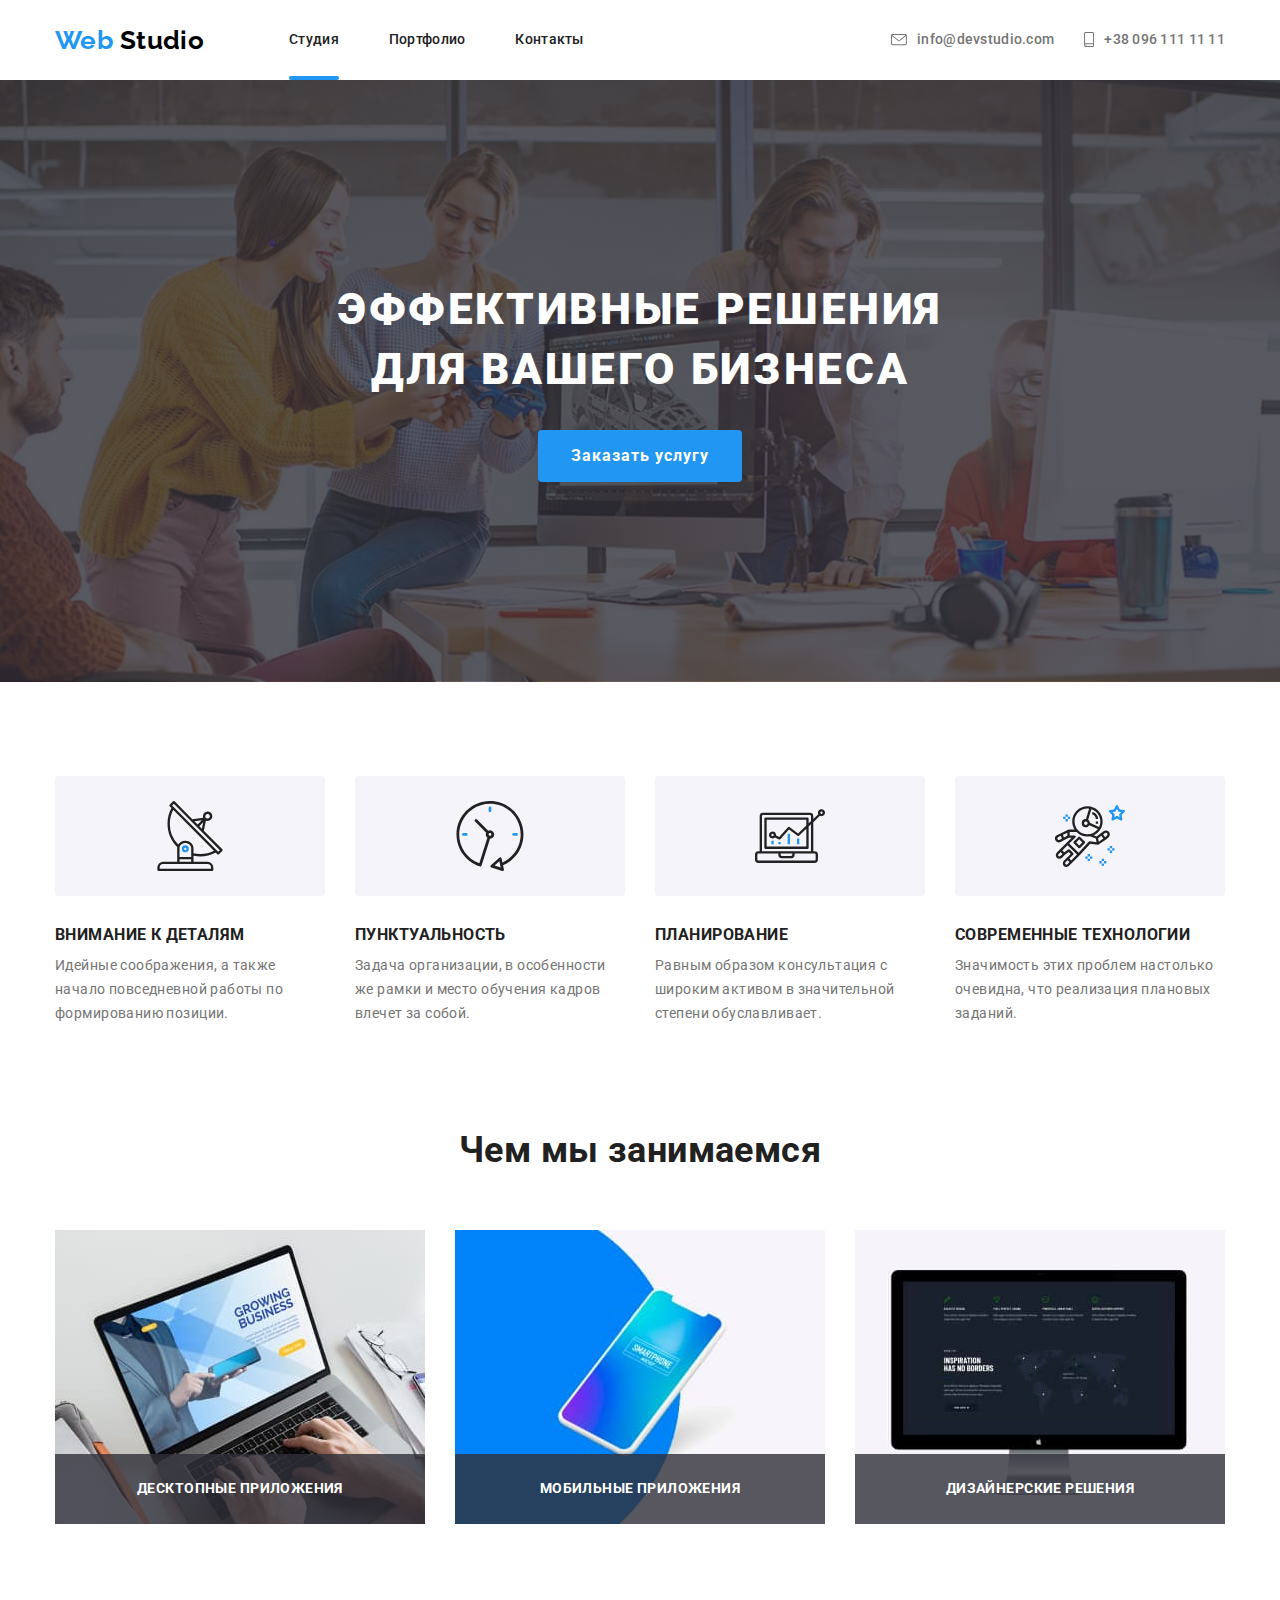
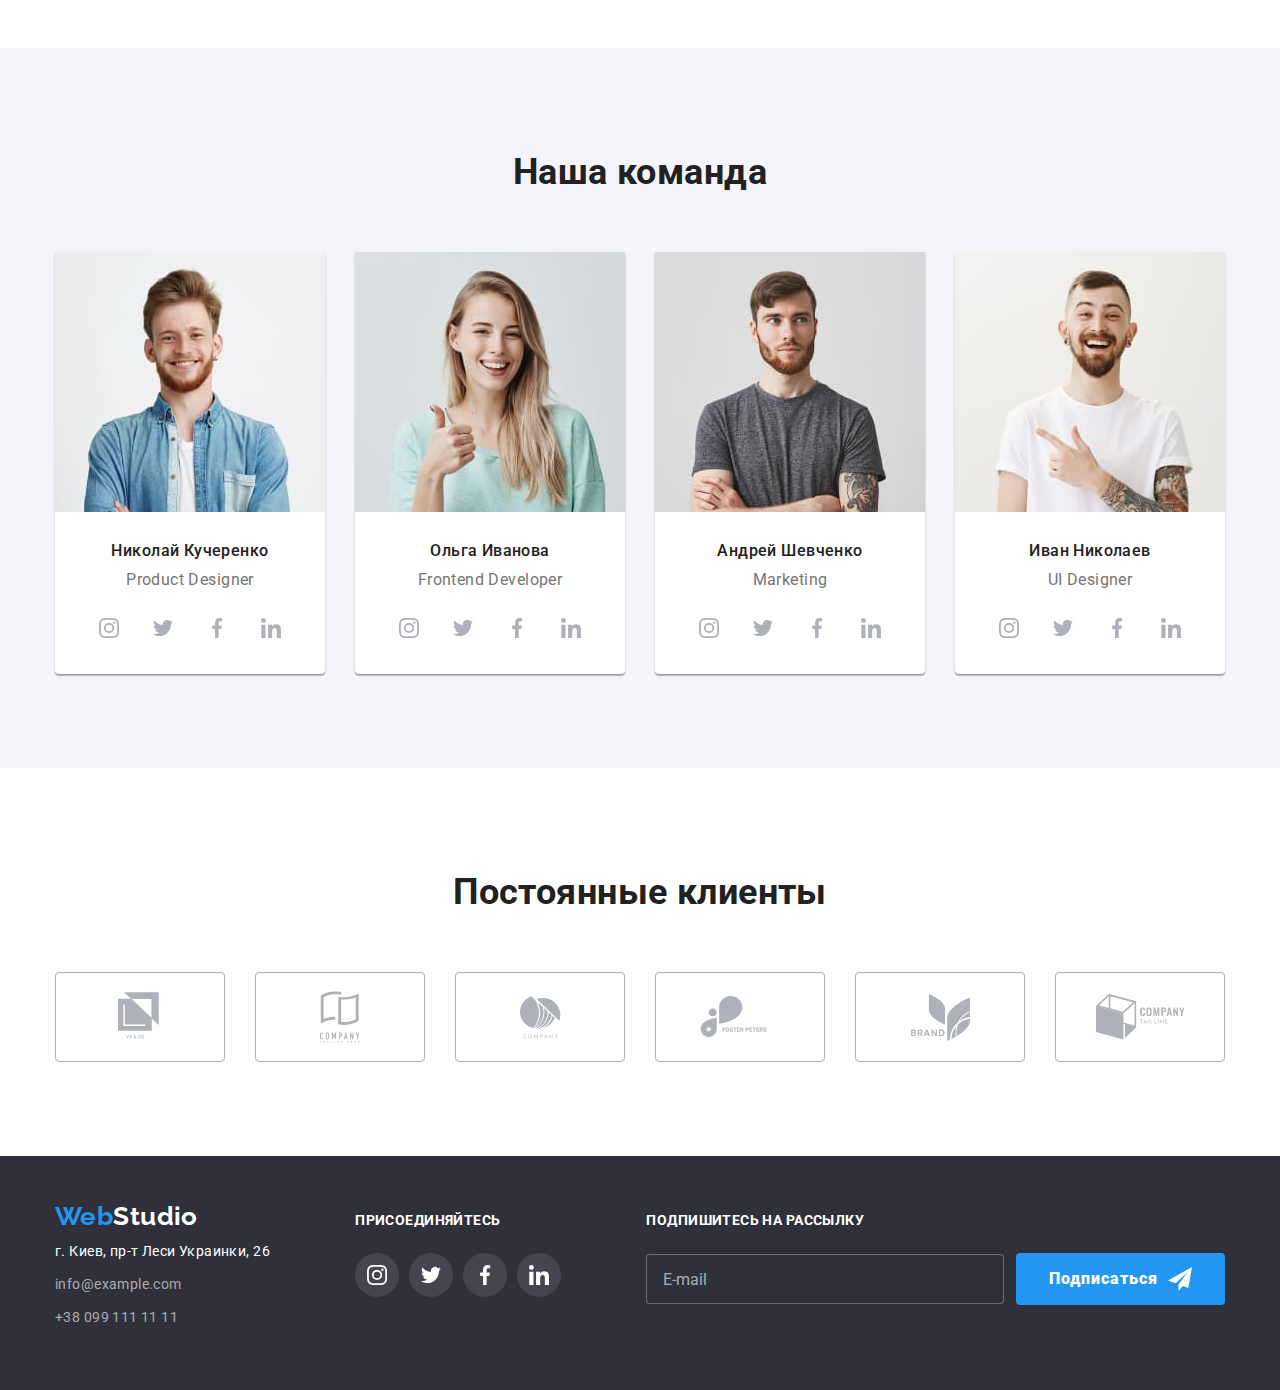
==== index.html @ 3bfdb39d "переносит данные из предыдущего репозитория" ====
<!DOCTYPE html>
<html lang="ru">
  <head>
    <meta charset="UTF-8" />
    <meta name="viewport" content="width=device-width, initial-scale=1.0" />
    <title>Web Studio</title>
    <link
      href="https://fonts.googleapis.com/css2?family=Raleway:wght@700&family=Roboto:wght@400;500;700;900&display=swap"
      rel="stylesheet"
    />
    <link
      rel="stylesheet"
      href="https://cdnjs.cloudflare.com/ajax/libs/modern-normalize/0.6.0/modern-normalize.min.css"
    />
    <link rel="stylesheet" href="./css/styles.css" />
  </head>

  <body>
    <header>
      <div class="container header-flex">
        <nav class="header-flex">
          <p class="logo"><span class="logo-web">Web</span> Studio</p>
          <ul class="nav-list list">
            <li class="nav-item">
              <a class="nav-link link current" href="./index.html">Студия</a>
            </li>
            <li class="nav-item">
              <a class="nav-link link nav-hover" href="./portfolio.html"
                >Портфолио</a
              >
            </li>
            <li class="nav-item">
              <a class="nav-link link nav-hover" href="#">Контакты</a>
            </li>
          </ul>
        </nav>

        <address>
          <ul class="address-list list">
            <li class="address-item">
              <a class="address-link link mail" href="mailto:info@devstudio.com"
                ><svg class="icon-mail" width="16" height="12">
                  <use href="./images/sprite.svg#icon-mail"></use>
                </svg>
                info@devstudio.com</a
              >
            </li>
            <li class="address-item">
              <a class="address-link link phone" href="tel:+380961111111"
                ><svg class="icon-phone" width="10" height="15">
                  <use href="./images/sprite.svg#icon-phone"></use>
                </svg>
                +38 096 111 11 11</a
              >
            </li>
          </ul>
        </address>
      </div>
    </header>
    <main>
      <!-- Герой -->
      <section>
        <div class="hero">
          <h1 class="hero-title">
            Эффективные решения <br />
            для вашего бизнеса
          </h1>
          <a data-modal-open class="button" href="#">Заказать услугу</a>
          <!-- Модальное окно -->
          <div data-modal class="backdrop is-hidden">
            <div class="modal">
              <a
                class="modal-close social-link"
                data-modal-close
                href="#"
                aria-label="Закрыть модальное окно"
                ><svg width="18" height="18">
                  <use href="./images/sprite.svg#icon-modal-close"></use></svg
              ></a>
              <b class="modal-name">Оставьте свои данные, мы вам перезвоним</b>
              <form>
                <label class="modal-input">
                  <input
                    class="input-field"
                    type="text"
                    name="name"
                    placeholder=" "
                  />
                  <span class="input-label">Имя</span>
                  <svg class="modal-icon" width="18" height="18">
                    <use href="./images/sprite.svg#icon-modal-name"></use>
                  </svg>
                </label>
                <label class="modal-input">
                  <input
                    class="input-field"
                    type="tel"
                    name="phone"
                    placeholder=" "
                    autofocus
                  />
                  <span class="input-label">Телефон</span>
                  <svg class="modal-icon" width="18" height="18">
                    <use href="./images/sprite.svg#icon-modal-phone"></use>
                  </svg>
                </label>
                <label class="modal-input">
                  <input
                    class="input-field"
                    type="email"
                    name="mail"
                    placeholder=" "
                  />
                  <span class="input-label">Почта</span>
                  <svg class="modal-icon" width="18" height="18">
                    <use href="./images/sprite.svg#icon-modal-mail"></use>
                  </svg>
                </label>
                <textarea
                  class="input-field textarea"
                  name="comment"
                  cols="30"
                  rows="10"
                  placeholder="Комментарий"
                ></textarea>
                <label class="modal-input checkbox-field">
                  <input
                    class="checkbox"
                    type="checkbox"
                    value="agreement"
                    name="agreement"
                  />
                  <span class="agree"></span>
                  <span
                    >Соглашаюсь с рассылкой и принимаю
                    <a class="rules" href="#">Условия договора</a></span
                  >
                </label>
                <div>
                  <button type="submit" class="button modal-button">
                    <span class="subscribe">Отправить</span>
                  </button>
                </div>
              </form>
            </div>
          </div>
        </div>
      </section>
      <!-- Преимущества -->
      <section class="benefits">
        <div class="container container-benefits">
          <!-- предполагаемый h2, который спрячем в цсс -->
          <h2 class="visually-hidden">Преимущества</h2>
          <ul class="benefits-list list">
            <li class="benefits-item">
              <div class="icon">
                <svg class="icon-antenna" width="70" height="70">
                  <use href="./images/sprite.svg#icon-antenna"></use>
                </svg>
              </div>
              <h3 class="benefits-name">Внимание к деталям</h3>
              <p class="benefits-description">
                Идейные соображения, а также начало повседневной работы по
                формированию позиции.
              </p>
            </li>
            <li class="benefits-item">
              <div class="icon">
                <svg class="icon-clock" width="70" height="70">
                  <use href="./images/sprite.svg#icon-clock"></use>
                </svg>
              </div>
              <h3 class="benefits-name">Пунктуальность</h3>
              <p class="benefits-description">
                Задача организации, в особенности же рамки и место обучения
                кадров влечет за собой.
              </p>
            </li>
            <li class="benefits-item">
              <div class="icon">
                <svg class="icon-diagram" width="70" height="70">
                  <use href="./images/sprite.svg#icon-diagram"></use>
                </svg>
              </div>
              <h3 class="benefits-name">Планирование</h3>
              <p class="benefits-description">
                Равным образом консультация с широким активом в значительной
                степени обуславливает.
              </p>
            </li>
            <li class="benefits-item">
              <div class="icon">
                <svg class="icon-astronaut" width="70" height="70">
                  <use href="./images/sprite.svg#icon-astronaut"></use>
                </svg>
              </div>
              <h3 class="benefits-name">Современные технологии</h3>
              <p class="benefits-description">
                Значимость этих проблем настолько очевидна, что реализация
                плановых заданий.
              </p>
            </li>
          </ul>
        </div>
      </section>
      <!-- чем занимаемся -->
      <section class="services">
        <div class="container">
          <h2 class="section-title">Чем мы занимаемся</h2>
          <ul class="services-list list">
            <li class="services-item">
              <img
                src="./images/desktop.jpg"
                alt="Экран ноутбука"
                width="370"
                height="294"
              />
              <h3 class="services-title">Десктопные приложения</h3>
            </li>
            <li class="services-item">
              <img
                src="./images/mobile.jpg"
                alt="Мобильный телефон"
                width="370"
                height="294"
              />
              <h3 class="services-title">Мобильные приложения</h3>
            </li>
            <li class="services-item">
              <img
                src="./images/design.jpg"
                alt="Компьютер с картинкой"
                width="370"
                height="294"
              />
              <h3 class="services-title">Дизайнерские решения</h3>
            </li>
          </ul>
        </div>
      </section>
      <!-- команда -->
      <section class="team">
        <div class="container">
          <h2 class="section-title">Наша команда</h2>
          <ul class="team-list list">
            <li class="team-item">
              <img
                class="team-photo"
                src="./images/john-smith.jpg"
                alt="John Smith"
                width="270"
                height="260"
              />
              <h3 class="team-person">Николай Кучеренко</h3>
              <p class="team-job" lang="en">Product Designer</p>
              <ul class="links-list list">
                <li class="links-item">
                  <a
                    class="social-link"
                    href="#"
                    aria-label="Ссылка на инстаграм"
                    ><svg width="20" height="20">
                      <use href="./images/sprite.svg#icon-instagram"></use></svg
                  ></a>
                </li>
                <li class="links-item">
                  <a class="social-link" href="#" aria-label="Ссылка на твиттер"
                    ><svg width="20" height="20">
                      <use href="./images/sprite.svg#icon-twitter"></use></svg
                  ></a>
                </li>
                <li class="links-item">
                  <a class="social-link" href="#" aria-label="Сслыка на фейсбук"
                    ><svg width="20" height="20">
                      <use href="./images/sprite.svg#icon-facebook"></use></svg
                  ></a>
                </li>
                <li class="links-item">
                  <a
                    class="social-link"
                    href="#"
                    aria-label="Ссылка на линкедин"
                    ><svg width="20" height="20">
                      <use href="./images/sprite.svg#icon-linkedin"></use></svg
                  ></a>
                </li>
              </ul>
            </li>
            <li class="team-item">
              <img
                class="team-photo"
                src="./images/marta-stewart.jpg"
                alt="Marta Stewart"
                width="270"
                height="260"
              />
              <h3 class="team-person">Ольга Иванова</h3>
              <p class="team-job" lang="en">Frontend Developer</p>
              <ul class="links-list list">
                <li class="links-item">
                  <a
                    class="social-link"
                    href="#"
                    aria-label="Ссылка на инстаграм"
                    ><svg width="20" height="20">
                      <use href="./images/sprite.svg#icon-instagram"></use></svg
                  ></a>
                </li>
                <li class="links-item">
                  <a class="social-link" href="#" aria-label="Ссылка на твиттер"
                    ><svg width="20" height="20">
                      <use href="./images/sprite.svg#icon-twitter"></use></svg
                  ></a>
                </li>
                <li class="links-item">
                  <a class="social-link" href="#" aria-label="Сслыка на фейсбук"
                    ><svg width="20" height="20">
                      <use href="./images/sprite.svg#icon-facebook"></use></svg
                  ></a>
                </li>
                <li class="links-item">
                  <a
                    class="social-link"
                    href="#"
                    aria-label="Ссылка на линкедин"
                    ><svg width="20" height="20">
                      <use href="./images/sprite.svg#icon-linkedin"></use></svg
                  ></a>
                </li>
              </ul>
            </li>
            <li class="team-item">
              <img
                class="team-photo"
                src="./images/robert-jakis.jpg"
                alt="Robert Jakis"
                width="270"
                height="260"
              />
              <h3 class="team-person">Андрей Шевченко</h3>
              <p class="team-job" lang="en">Marketing</p>
              <ul class="links-list list">
                <li class="links-item">
                  <a
                    class="social-link"
                    href="#"
                    aria-label="Ссылка на инстаграм"
                    ><svg width="20" height="20">
                      <use href="./images/sprite.svg#icon-instagram"></use></svg
                  ></a>
                </li>
                <li class="links-item">
                  <a class="social-link" href="#" aria-label="Ссылка на твиттер"
                    ><svg width="20" height="20">
                      <use href="./images/sprite.svg#icon-twitter"></use></svg
                  ></a>
                </li>
                <li class="links-item">
                  <a class="social-link" href="#" aria-label="Сслыка на фейсбук"
                    ><svg width="20" height="20">
                      <use href="./images/sprite.svg#icon-facebook"></use></svg
                  ></a>
                </li>
                <li class="links-item">
                  <a
                    class="social-link"
                    href="#"
                    aria-label="Ссылка на линкедин"
                    ><svg width="20" height="20">
                      <use href="./images/sprite.svg#icon-linkedin"></use></svg
                  ></a>
                </li>
              </ul>
            </li>
            <li class="team-item">
              <img
                class="team-photo"
                src="./images/martin-doe.jpg"
                alt="Martin Doe"
                width="270"
                height="260"
              />
              <h3 class="team-person">Иван Николаев</h3>
              <p class="team-job" lang="en">UI Designer</p>
              <ul class="links-list list">
                <li class="links-item">
                  <a
                    class="social-link"
                    href="#"
                    aria-label="Ссылка на инстаграм"
                    ><svg width="20" height="20">
                      <use href="./images/sprite.svg#icon-instagram"></use></svg
                  ></a>
                </li>
                <li class="links-item">
                  <a class="social-link" href="#" aria-label="Ссылка на твиттер"
                    ><svg width="20" height="20">
                      <use href="./images/sprite.svg#icon-twitter"></use></svg
                  ></a>
                </li>
                <li class="links-item">
                  <a class="social-link" href="#" aria-label="Сслыка на фейсбук"
                    ><svg width="20" height="20">
                      <use href="./images/sprite.svg#icon-facebook"></use></svg
                  ></a>
                </li>
                <li class="links-item">
                  <a
                    class="social-link"
                    href="#"
                    aria-label="Ссылка на линкедин"
                    ><svg width="20" height="20">
                      <use href="./images/sprite.svg#icon-linkedin"></use></svg
                  ></a>
                </li>
              </ul>
            </li>
          </ul>
        </div>
      </section>
      <!-- с нами сотрудничают -->
      <section class="clients">
        <div class="container">
          <h2 class="section-title">Постоянные клиенты</h2>
          <ul class="clients-list list">
            <li class="clients-item">
              <a class="company-item" href="#" aria-label="Название компании 1"
                ><svg width="45" height="50">
                  <use href="./images/sprite.svg#icon-company-one"></use></svg
              ></a>
            </li>
            <li class="clients-item">
              <a class="company-item" href="#" aria-label="Название компании 2"
                ><svg width="40" height="52">
                  <use href="./images/sprite.svg#icon-company-two"></use></svg
              ></a>
            </li>
            <li class="clients-item">
              <a class="company-item" href="#" aria-label="Название компании 3"
                ><svg width="41" height="43">
                  <use href="./images/sprite.svg#icon-company-three"></use></svg
              ></a>
            </li>
            <li class="clients-item">
              <a class="company-item" href="#" aria-label="Название компании 4"
                ><svg width="80" height="42">
                  <use href="./images/sprite.svg#icon-company-four"></use></svg
              ></a>
            </li>
            <li class="clients-item">
              <a class="company-item" href="#" aria-label="Название компании 5"
                ><svg width="59" height="47">
                  <use href="./images/sprite.svg#icon-company-five"></use></svg
              ></a>
            </li>
            <li class="clients-item">
              <a class="company-item" href="#" aria-label="Название компании 6"
                ><svg width="89" height="46">
                  <use href="./images/sprite.svg#icon-company-six"></use></svg
              ></a>
            </li>
          </ul>
        </div>
      </section>
    </main>
    <footer>
      <div class="container container-footer">
        <div class="footer-flex">
          <div class="footer-address">
            <a class="logo footer-logo" href="#"
              ><span class="logo-web">Web</span
              ><span class="logo-studio">Studio</span></a
            >
            <address class="footer-address">
              <a
                class="address-map footer-address-links"
                href="https://goo.gl/maps/tR7T5dvsBJvdwT1U7"
                >г. Киев, пр-т Леси Украинки, 26</a
              >
              <br />
              <a
                class="mail-phone footer-address-links"
                href="mailto:info@example.com"
                >info@example.com</a
              >
              <br />
              <a
                class="mail-phone footer-address-links"
                href="tel:+380991111111"
                >+38 099 111 11 11</a
              >
            </address>
          </div>
          <!-- социальные сети -->
          <div>
            <b class="footer-call">Присоединяйтесь</b>
            <ul class="links-list footer-social list">
              <li class="links-item footer-social">
                <a
                  class="social-link footer-social-link"
                  href="#"
                  aria-label="Ссылка на инстаграм"
                  ><svg width="20" height="20">
                    <use href="./images/sprite.svg#icon-instagram"></use></svg
                ></a>
              </li>
              <li class="links-item">
                <a
                  class="social-link footer-social-link"
                  href="#"
                  aria-label="Ссылка на твиттер"
                  ><svg width="20" height="20">
                    <use href="./images/sprite.svg#icon-twitter"></use></svg
                ></a>
              </li>
              <li class="links-item">
                <a
                  class="social-link footer-social-link"
                  href="#"
                  aria-label="Сслыка на фейсбук"
                  ><svg width="20" height="20">
                    <use href="./images/sprite.svg#icon-facebook"></use></svg
                ></a>
              </li>
              <li class="links-item">
                <a
                  class="social-link footer-social-link"
                  href="#"
                  aria-label="Ссылка на линкедин"
                  ><svg width="20" height="20">
                    <use href="./images/sprite.svg#icon-linkedin"></use></svg
                ></a>
              </li>
            </ul>
          </div>
          <!-- Форма подписки на рассылку -->
          <div class="subscribe-form">
            <b class="footer-call">Подпишитесь на рассылку</b>
            <form>
              <div class="subscribe-flex">
                <input
                  type="email"
                  name="email"
                  class="email"
                  placeholder="E-mail"
                />
                <button type="submit" class="button button-footer">
                  <span class="subscribe">Подписаться</span
                  ><svg class="subscribe-svg" width="24" height="24">
                    <use href="./images/sprite.svg#icon-send"></use>
                  </svg>
                </button>
              </div>
            </form>
          </div>
        </div>
      </div>
    </footer>
    <script src="./js/modal.js"></script>
  </body>
</html>
---- css/styles.css ----
:root {
  --primary-text-color: #757575;
  --secondary-text-color: #212121;
  --third-text-color: #ffffff;
  --logo-color: #000000;
  --accent-color: #2196f3;
  --footer-adress-color: rgba(255, 255, 255, 0.6);
  --footer-copyright-color: rgba(255, 255, 255, 0.4);
  --primary-background-color: #ffffff;
  --secondary-background-color: #f5f4fa;
  --footer-background-color: #2f303a;
  --icons-color: #afb1b8;
  --icons-bg: rgba(255, 255, 255, 0.1);
  --main-font: "Roboto", sans-serif;
  --accent-font: "Raleway", sans-serif;
  --duration: 250ms;
  --timing: cubic-bezier(0.4, 0, 0.2, 1);
}

html {
  box-sizing: border-box;
}
*,
*::before,
*::after {
  box-sizing: inherit;
}
body {
  font-family: var(--main-font);
  font-size: 14px;
  line-height: 1.71;
  letter-spacing: 0.03em;
  color: var(--primary-text-color);

  background-color: var(--primary-background-color);
}

h1,
h2,
h3,
h4,
p {
  margin: 0;
}

img {
  display: block;
  max-width: 100%;
  height: auto;
}

.container {
  width: 1200px;
  padding-left: 15px;
  padding-right: 15px;
  padding-bottom: 94px;
  padding-top: 94px;
  margin-left: auto;
  margin-right: auto;
}

/* убирает маркеры списка, дает 0 марджин и паддинг */
.list {
  list-style: none;
  margin: 0;
  padding: 0;
}
/* убирает подчеркивание ссылок, делает их блоками, задает параметры текста */
.link {
  text-decoration: none;
  font-weight: 500;
  line-height: 1.14;
  letter-spacing: 0.02em;
  display: block;
}
/* прячет элементы, которые имеют имеют значение для семантики, но отсутствуют на макете*/
.visually-hidden {
  clip: rect(1px, 1px, 1px, 1px);
  height: 1px;
  overflow: hidden;
  position: absolute;
  white-space: nowrap;
  width: 1px;
}
/* добавляет подчеркивание активной странице */
.current::after,
.nav-hover::after {
  content: "";
  position: absolute;
  left: 0;
  bottom: 0;

  display: block;
  width: 100%;
  height: 4px;

  border-radius: 2px;
  background-color: var(--accent-color);

  transition: transform var(--duration) var(--timing),
    opacity var(--duration) var(--timing);
}

.nav-hover::after {
  opacity: 0;
  transform: scaleX(0);
}

.nav-hover:hover::after {
  opacity: 1;
  transform: scaleX(1);
}

.button {
  text-decoration: none;
  font-weight: 700;
  font-size: 16px;
  line-height: 1.88;
  text-align: center;
  letter-spacing: 0.06em;
  color: var(--third-text-color);
  background-color: var(--accent-color);

  display: inline-block;
  border: 1px solid transparent;
  border-radius: 4px;
  padding: 10px 32px;
  min-width: 200px;

  transition: color var(--duration) var(--timing),
    border-color var(--duration) var(--timing),
    background-color var(--duration) var(--timing);
}

.button:hover,
.button:focus {
  color: var(--accent-color);
  background-color: var(--third-text-color);
  border-color: var(--accent-color);
}

.section-title {
  margin-bottom: 50px;

  font-weight: 700;
  font-size: 36px;
  line-height: 1.67;
  text-align: center;
  color: var(--secondary-text-color);
}

/* хедер */
/* лого */
.header-flex {
  display: flex;
  align-items: center;
  justify-content: space-between;
  padding-bottom: 0;
  padding-top: 0;
}

.logo {
  display: inline-block;
  margin-right: 85px;

  text-decoration: none;
  font-family: var(--accent-font);
  font-weight: 700;
  font-size: 26px;
  line-height: 1.19;
  color: var(--logo-color);
}
.logo-web {
  color: var(--accent-color);
}

/* навигация */
.nav-list {
  display: flex;
}

.nav-item:not(:last-child) {
  margin-right: 50px;
}

.nav-link,
.address-link {
  position: relative;

  display: flex;
  align-items: center;
  padding-top: 32px;
  padding-bottom: 32px;
  color: var(--secondary-text-color);

  transition: color var(--duration) var(--timing);
}

.nav-link:visited {
  color: var(--secondary-text-color);
}

.nav-link:hover,
.nav-link:focus {
  color: var(--accent-color);
}

/* адрес хедера */
.address-list {
  display: flex;
  margin-left: auto;
}

.icon-mail,
.icon-phone {
  display: inline-block;
  margin-right: 10px;
}

.address-item:not(:last-child) {
  margin-right: 30px;
}

.address-link {
  color: var(--primary-text-color);
  fill: var(--primary-text-color);
  font-style: normal;

  transition: fill var(--duration) var(--timing),
    color var(--duration) var(--timing);
}

.address-link:hover,
.address-link:focus {
  color: var(--accent-color);
  fill: var(--accent-color);
}

/* hero */
.hero {
  max-width: 1600px;
  min-height: 600px;
  margin-left: auto;
  margin-right: auto;
  padding-top: 200px;
  padding-bottom: 200px;

  background-image: linear-gradient(
      to right,
      rgba(47, 48, 58, 0.8),
      rgba(47, 48, 58, 0.8)
    ),
    url(../images/web-studio-background.jpg);
  background-size: cover;
  background-position: center;
  background-repeat: no-repeat;
  background-color: rgba(47, 48, 58, 0.8);

  text-align: center;
}

.hero-title {
  margin-bottom: 30px;

  font-weight: 900;
  font-size: 44px;
  line-height: 1.36;
  text-align: center;
  letter-spacing: 0.06em;
  text-transform: uppercase;
  color: var(--third-text-color);
}

/* benefits section */
.container-benefits {
  padding-bottom: 0;
}

.benefits-list {
  display: flex;
}

.benefits-item {
  width: calc((100% - 90px) / 4);
}

.benefits-item:not(:last-child) {
  margin-right: 30px;
}

.icon {
  text-align: center;
  margin-bottom: 30px;
  height: 120px;
  padding-top: 25px;

  background-color: #f5f4fa;
  border-radius: 4px;
}

.benefits-name {
  margin-bottom: 10px;

  font-weight: 700;
  line-height: 1.14;
  text-transform: uppercase;
  color: var(--secondary-text-color);
}

/* services section */

.services-list {
  display: flex;
}

.services-item {
  position: relative;
  z-index: 1;

  width: calc((100% - 60px) / 3);
  margin-bottom: 30px;
}

.services-item:not(:last-child) {
  margin-right: 30px;
}

.services-title {
  position: absolute;
  bottom: 0;
  left: 0;

  width: 100%;
  padding-top: 27px;
  padding-bottom: 27px;

  font-weight: 700;
  text-align: center;
  text-transform: uppercase;
  line-height: 1.14;
  font-size: 14px;
  color: var(--third-text-color);
  background-color: rgba(47, 48, 58, 0.8);
}

/* team */
.team {
  background-color: var(--secondary-background-color);
}

.team-list {
  display: flex;
}

.team-item {
  width: calc((100% - 90px) / 4);
  padding-bottom: 24px;

  background-color: var(--primary-background-color);
  box-shadow: 0px 2px 1px rgba(0, 0, 0, 0.2), 0px 1px 1px rgba(0, 0, 0, 0.14),
    0px 1px 3px rgba(0, 0, 0, 0.12);
  border-radius: 0px 0px 4px 4px;
}

.team-item:not(:last-child) {
  margin-right: 30px;
}

.team-photo {
  margin-bottom: 30px;
}

.team-person {
  margin-bottom: 10px;

  font-weight: 500;
  font-size: 16px;
  line-height: 1.18;
  text-align: center;
  color: var(--secondary-text-color);
}

.team-job {
  margin-bottom: 16px;

  font-weight: 400;
  font-size: 16px;
  line-height: 1.18;
  text-align: center;
}

.links-list {
  display: flex;
  text-align: center;
  padding-left: 32px;
  padding-right: 32px;
}

.links-item {
  display: block;
}

.links-item:not(:last-child) {
  margin-right: 10px;
}

.social-link {
  display: flex;
  justify-content: center;
  align-items: center;
  background-color: rgba(255, 255, 255, 0.1);
  border-radius: 50%;
  fill: var(--icons-color);
  width: 44px;
  height: 44px;

  transition: background-color var(--duration) var(--timing),
    fill var(--duration) var(--timing);
}

.social-link:hover,
.social-link:focus {
  background-color: var(--accent-color);
  fill: var(--third-text-color);
}

/* clients*/
.clients-list {
  display: flex;
  justify-content: center;
}

.clients-item:not(:last-child) {
  margin-right: 30px;
}

.company-item {
  display: flex;
  align-items: center;
  justify-content: center;
  width: 170px;
  height: 90px;
  border: 1px solid var(--icons-color);
  border-radius: 4px;
  fill: var(--icons-color);

  transition: border-color var(--duration) var(--timing),
    fill var(--duration) var(--timing);
}

.company-item:hover,
.company-item:focus {
  border-color: var(--accent-color);
  fill: var(--accent-color);
}

/* footer */
footer {
  background-color: var(--footer-background-color);
}

.container-footer {
  padding-top: 45px;
  padding-bottom: 60px;
}

.footer-flex {
  display: flex;
  align-items: baseline;
  justify-content: space-between;
}

.footer-logo {
  margin: 0;
  margin-bottom: 8px;
}

.footer-logo:focus {
  color: var(--accent-color);
}

.logo:visited {
  color: var(--logo-color);
}

.logo-web:visited {
  color: var(--accent-color);
}

.logo-studio {
  color: var(--third-text-color);
}
.footer-address {
  font-style: normal;
}

.address-map {
  color: var(--third-text-color);

  transition: color var(--duration) var(--timing);
}

.footer-address-links {
  display: inline-block;
  text-decoration: none;
}

.footer-address-links:not(:last-child) {
  margin-bottom: 9px;
}

.mail-phone {
  color: var(--footer-adress-color);

  transition: color var(--duration) var(--timing);
}

.address-map:hover,
.address-map:focus,
.mail-phone:hover,
.mail-phone:focus {
  color: var(--accent-color);
}

.footer-call {
  display: block;
  margin-bottom: 20px;

  font-weight: 700;
  text-transform: uppercase;
  color: var(--third-text-color);
}

.footer-social {
  padding-left: 0;
  padding-right: 0;
}

.footer-social-link {
  fill: var(--third-text-color);
}

.email {
  margin-right: 12px;
  padding-left: 16px;
  padding-top: 15px;
  padding-bottom: 15px;

  width: 358px;
  height: 50px;
  border: 1px solid rgba(255, 255, 255, 0.3);
  border-radius: 4px;
  background-color: var(--footer-background-color);
  color: var(--icons-color);
  font-size: 16px;
  line-height: 1.25;
}

.email::placeholder {
  color: rgba(255, 255, 255, 0.6);
  font-size: 16px;
  line-height: 1.25;
}

.subscribe-flex {
  display: flex;
  justify-content: center;
  align-items: center;
}
.button-footer {
  display: flex;
  justify-content: center;
  align-items: center;
  fill: var(--third-text-color);

  transition: fill var(--duration) var(--timing),
    color var(--duration) var(--timing),
    border-color var(--duration) var(--timing),
    background-color var(--duration) var(--timing);
}

.button-footer:focus,
.button-footer:hover {
  fill: var(--accent-color);
}

.subscribe {
  display: inline-block;
  margin-right: 10px;

  font-weight: 900;
  font-size: 16px;
  line-height: 1.88;
  text-align: center;
  letter-spacing: 0.06em;

  transition: fill var(--duration) var(--timing);
}

.subscribe-svg:hover,
.subscribe-svg:focus {
  fill: var(--accent-color);
}
/* portfolio */
/* logo */
.line {
  border: 1px solid #ececec;
}

.portfolio-logo:focus {
  color: var(--accent-color);
}

/* projects */
.projects {
  padding-top: 94px;
}

.project-button {
  display: flex;
  justify-content: center;
  margin-top: 0;
  margin-bottom: 50px;
}

.button-item {
  margin-right: 8px;
}

.button-item:last-child {
  margin-right: 0;
}

.filter-button {
  display: inline-block;
  padding: 6px 22px;
  min-width: 73px;

  font-weight: 500;
  font-size: 16px;
  line-height: 1.63;
  text-align: center;
  color: var(--secondary-text-color);

  background-color: var(--secondary-background-color);
  border: 1px solid transparent;
  border-radius: 4px;

  transition: background-color var(--duration) var(--timing),
    color var(--duration) var(--timing),
    border-color var(--duration) var(--timing),
    box-shadow var(--duration) var(--timing);
}

.filter-button:hover,
.filter-button:focus {
  background-color: var(--accent-color);
  color: var(--third-text-color);
  border-color: var(--accent-color);
  box-shadow: 0px 2px 2px rgba(0, 0, 0, 0.12), 0px 1px 2px rgba(0, 0, 0, 0.08),
    0px 3px 1px rgba(0, 0, 0, 0.1);
}

.projects-list {
  display: flex;
  flex-wrap: wrap;
}

.project-card:not(:nth-child(3n)) {
  width: calc((100% - 60px) / 3);
  margin-right: 30px;
  margin-bottom: 30px;
}

.project-content {
  padding-left: 24px;
  padding-right: 24px;
  padding-top: 20px;
  padding-bottom: 20px;
  border-right: 1px solid #eeeeee;
  border-bottom: 1px solid #eeeeee;
  border-left: 1px solid #eeeeee;
}

.project-name {
  margin-bottom: 4px;

  font-weight: 700;
  font-size: 18px;
  line-height: 2;
  letter-spacing: 0.06em;
  color: var(--secondary-text-color);
}

.project-type {
  font-weight: 400;
  font-size: 16px;
  line-height: 1.88;
  color: var(--primary-text-color);
}

.overlay-container {
  position: relative;
  overflow: hidden;
}

.project-overlay,
.project-description {
  position: absolute;
  left: 0;
  top: 0;
  width: 100%;
  height: 100%;
  opacity: 0;

  transition: transform var(--timing) var(--duration);
  transition: opacity var(--timing) var(--duration);
}

.project-description {
  display: block;
  padding-top: 63px;
  padding-right: 24px;
  padding-bottom: 63px;
  padding-left: 24px;

  font-weight: 400;
  font-size: 18px;
  line-height: 1.56;
  color: var(--third-text-color);
}

.project-overlay {
  background-color: rgba(33, 150, 243, 0.9);

  transform: translateY(100%);
  opacity: 0;
  transition: transform var(--duration) var(--timing),
    opacity var(--duration) var(--timing);
}

.project-link:hover .project-overlay {
  transform: translateY(0);
  opacity: 1;
}

.project-link {
  transition: transform var(--duration) var(--timing);
  transition: opacity var(--timing) var(--duration);
  transition: box-shadow var(--timing) var(--duration);
}

.project-link:hover,
.project-link:focus {
  box-shadow: 1px 4px 6px rgba(0, 0, 0, 0.16), 0px 4px 4px rgba(0, 0, 0, 0.06),
    0px 1px 1px rgba(0, 0, 0, 0.12);
}

.project-link:hover .project-description,
.project-link:focus .project-description {
  opacity: 1;
}

/* Модальное окно */
.backdrop {
  position: fixed;

  top: 0;
  left: 0;
  width: 100%;
  height: 100%;
  background-color: rgba(0, 0, 0, 0.2);
  z-index: 4;

  opacity: 1;
  transition: opacity var(--timing) var(--duration);
}

.modal {
  position: absolute;
  top: 50%;
  left: 50%;
  transform: translate(-50%, -50%);

  min-height: 581px;
  min-width: 528px;
  padding-top: 40px;
  padding-right: 40px;
  padding-bottom: 40px;
  padding-left: 40px;

  background-color: var(--primary-background-color);
  border-radius: 4px;
  box-shadow: 0px 2px 1px rgba(0, 0, 0, 0.2), 0px 1px 1px rgba(0, 0, 0, 0.14),
    0px 1px 3px rgba(0, 0, 0, 0.12);

  transform: translate(-50%, -50%) scale(1);
  transition: transform var(--timing) var(--duration);
}

.backdrop.is-hidden {
  opacity: 0;
  pointer-events: none;
}

.backdrop.is-hidden .modal {
  transform: translate(-50%, -50%) scale(0.5);
}

.modal-name {
  display: block;
  margin-bottom: 30px;

  font-weight: 700;
  line-height: 1.15;
  font-size: 20px;
  color: var(--secondary-text-color);
}

.modal-input {
  position: relative;

  display: block;
  margin-bottom: 30px;
}

.input-field {
  padding-left: 42px;
  padding-top: 12px;
  padding-bottom: 12px;
  width: 100%;
  resize: none;

  border: 1px solid rgba(33, 33, 33, 0.2);
  border-radius: 4px;

  transition: border-color var(--timing) var(--duration);
}

.input-label {
  position: absolute;
  top: 50%;
  left: 42px;
  transform: translateY(-50%);

  letter-spacing: 0.01em;

  transition: transform var(--timing) var(--duration),
    color var(--timing) var(--duration);
}

.modal-icon {
  position: absolute;
  top: 50%;
  left: 16px;
  transform: translateY(-50%);

  transition: fill var(--timing) var(--duration);
}

.modal-input:focus-within > .input-field {
  outline: none;
  border-color: var(--accent-color);
}

.modal-input:focus-within > .input-label,
.input-field:not(:placeholder-shown) + .input-label {
  transform: translate(-25px, -35px);
  font-size: 12px;
  line-height: 1.17px;
  color: var(--accent-color);
}

.modal-input:focus-within > .modal-icon {
  fill: var(--accent-color);
}

.textarea {
  margin-bottom: 30px;
  padding-left: 16px;

  transition: border-color var(--timing) var(--duration);
}

.textarea:focus {
  outline: none;
  border-color: var(--accent-color);
}

.textarea::placeholder {
  letter-spacing: 0.01em;
}

.modal-button {
  box-shadow: 0px 2px 2px rgba(0, 0, 0, 0.12), 0px 1px 2px rgba(0, 0, 0, 0.08),
    0px 3px 1px rgba(0, 0, 0, 0.1);
}

.modal-close {
  position: absolute;
  bottom: 100%;
  left: 100%;
  transform: translate(-130%, 130%);

  background-color: var(--primary-background-color);
  fill: var(--logo-color);
  width: 30px;
  height: 30px;
  border: 1px solid rgba(0, 0, 0, 0.1);

  transition: fill var(--duration) var(--timing);
}

.modal-close:hover,
.modal-close:focus {
  background-color: var(--primary-background-color);
  fill: var(--accent-color);
}

.rules,
.rules:visited {
  color: var(--accent-color);
}

.checkbox-field {
  display: flex;
  align-items: center;
  justify-content: center;
}

.checkbox {
  position: absolute;
  width: 1px;
  height: 1px;
  margin: -1px;
  border: 0;
  padding: 0;
  clip: rect(0 0 0 0);
  overflow: hidden;
}

.agree {
  display: inline-block;
  margin-right: 8px;
  width: 15px;
  height: 15px;

  border: 2px solid #212121;
  border-radius: 2px;
}

.checkbox:checked + .agree {
  border-color: transparent;
  background-color: var(--accent-color);
  background-image: url(../images/check.svg);
  background-size: contain;
  background-origin: border-box;
}
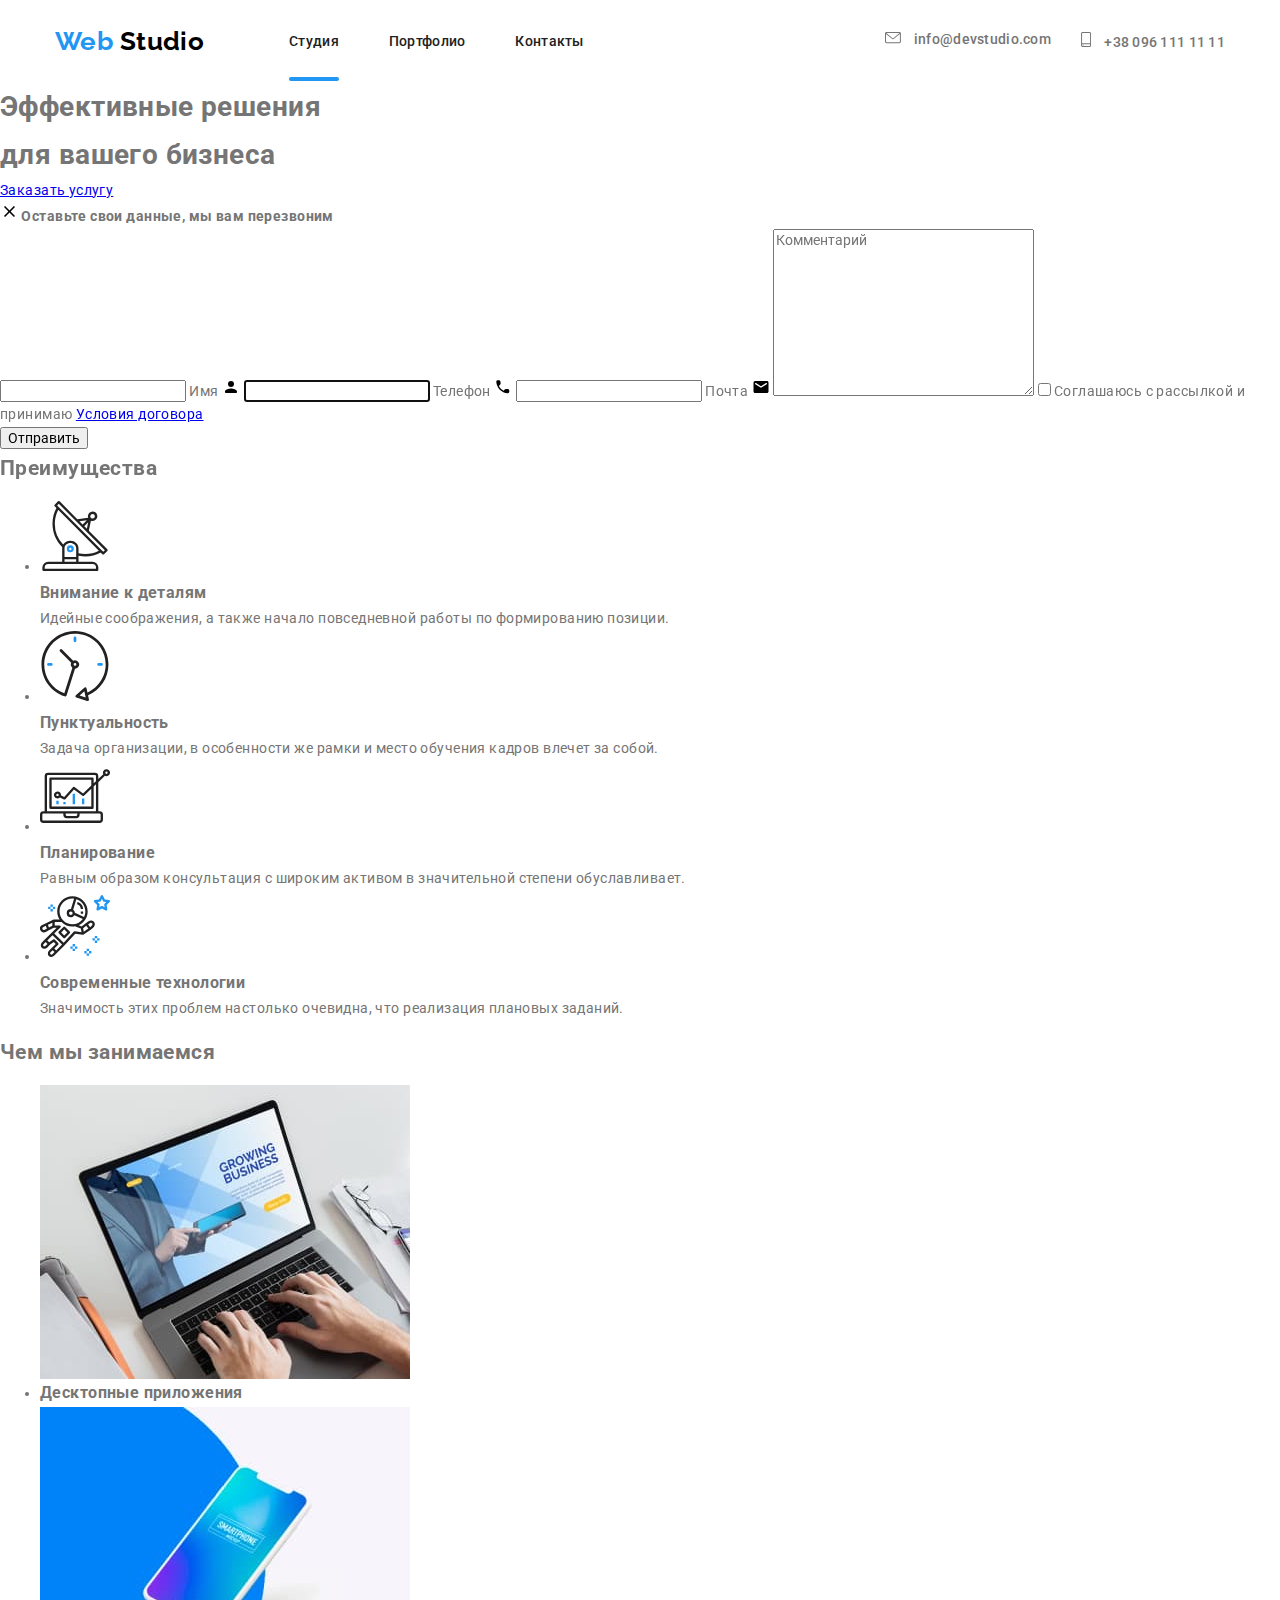
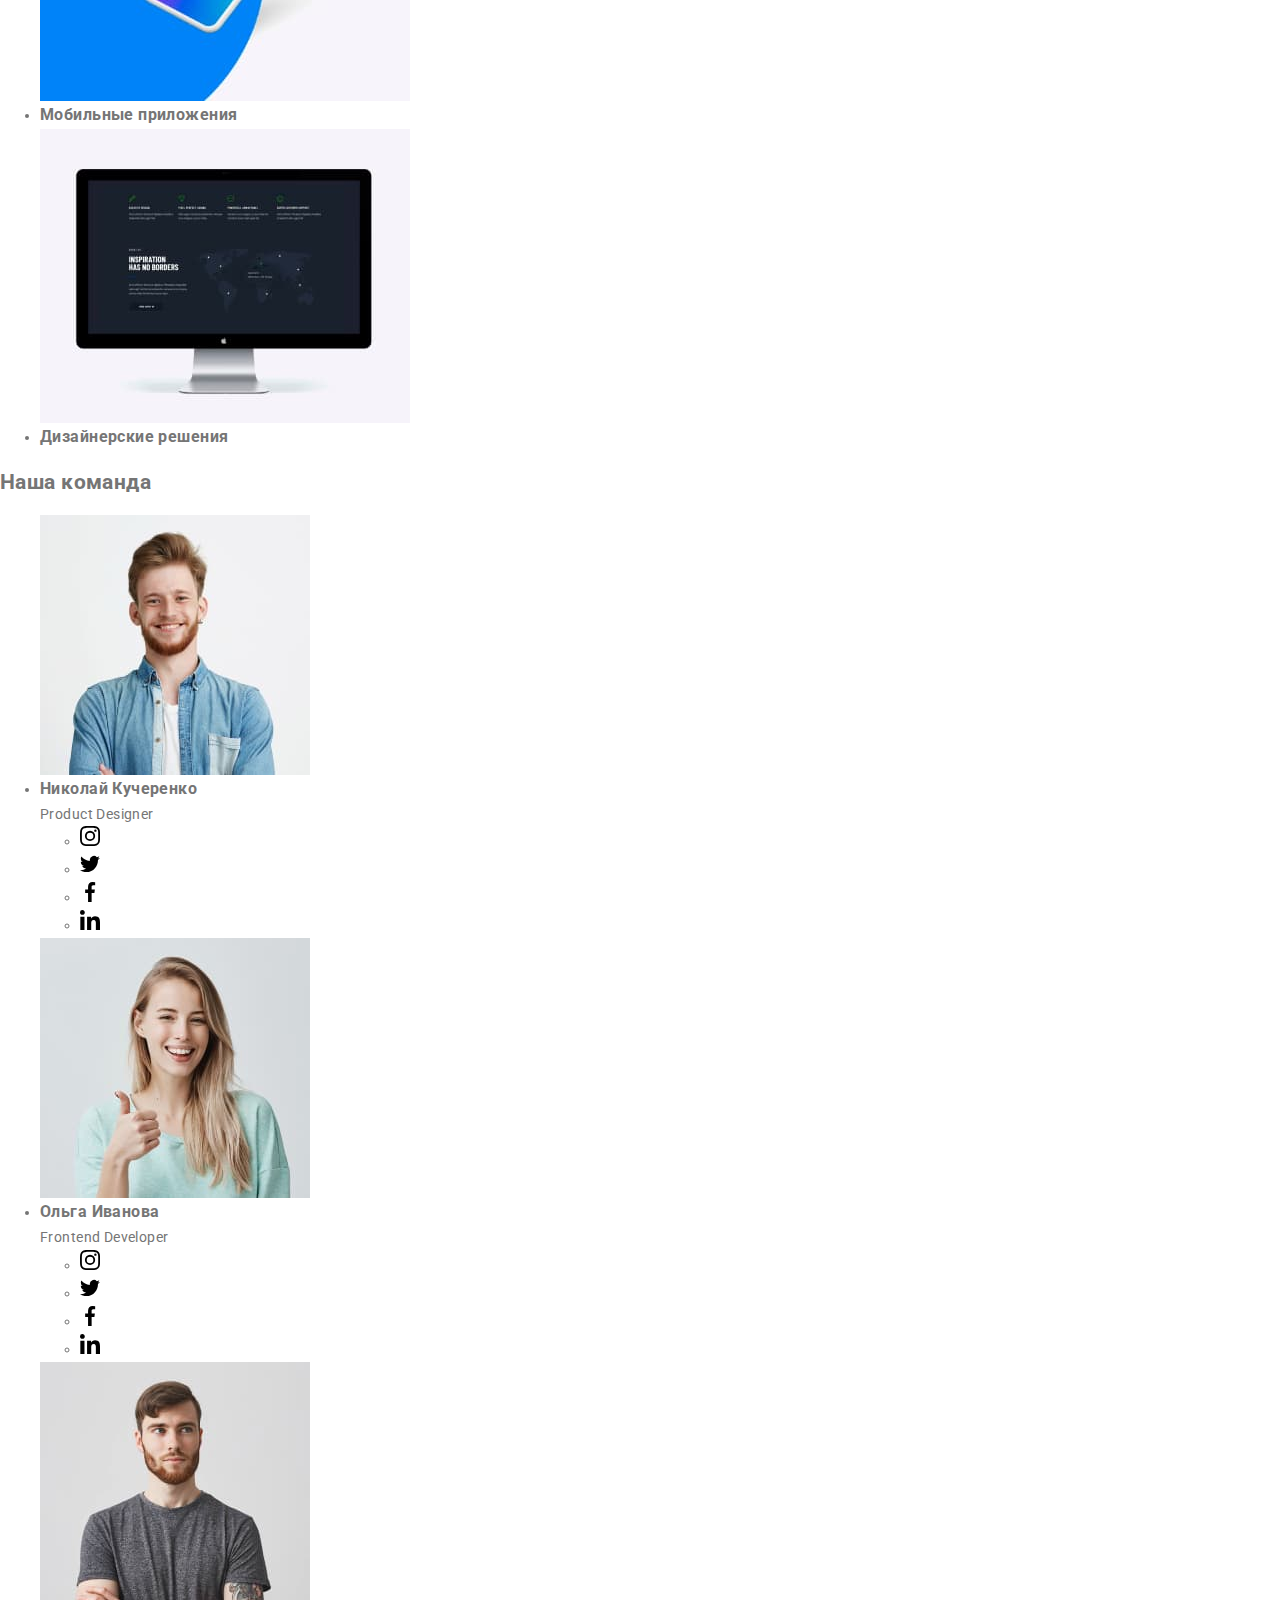
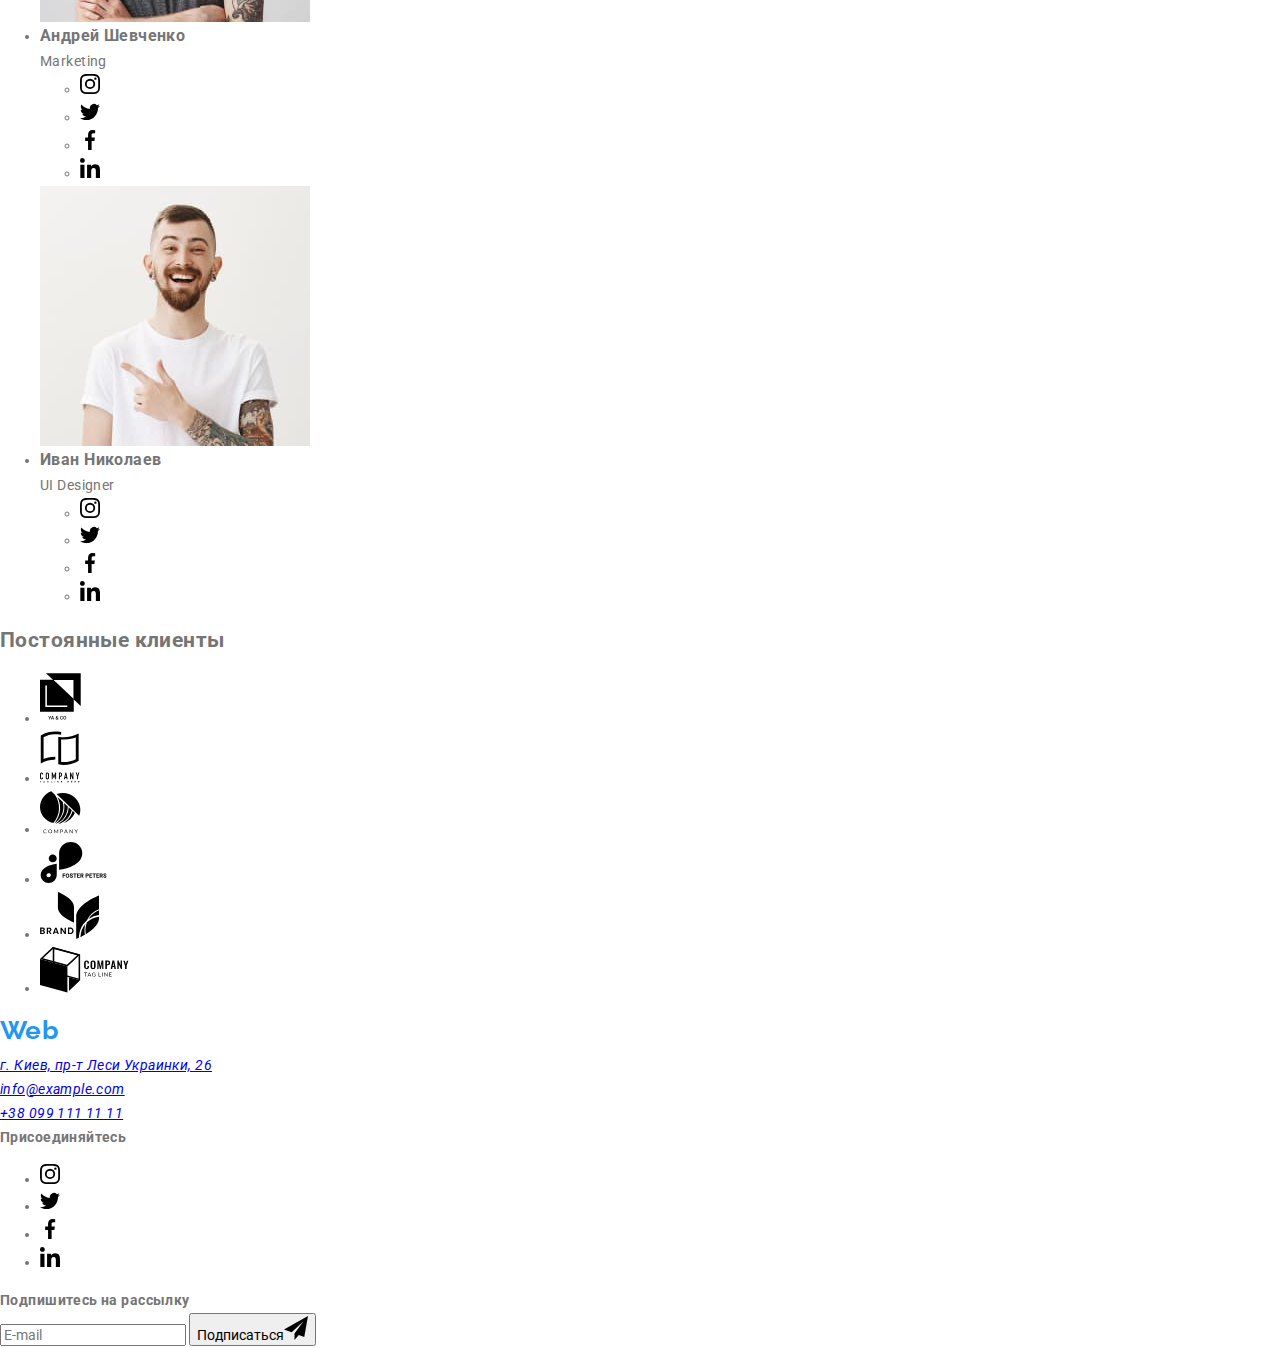
==== commit a9747ffa: "создает файлы и папки для сас, переносит стили хедера индекса и портфолио в сас" ====
--- a/index.html
+++ b/index.html
@@ -12,33 +12,33 @@
       rel="stylesheet"
       href="https://cdnjs.cloudflare.com/ajax/libs/modern-normalize/0.6.0/modern-normalize.min.css"
     />
-    <link rel="stylesheet" href="./css/styles.css" />
+    <link rel="stylesheet" href="./css/main.min.css" />
   </head>
 
   <body>
     <header>
-      <div class="container header-flex">
-        <nav class="header-flex">
+      <div class="header-flex">
+        <nav class="nav-flex">
           <p class="logo"><span class="logo-web">Web</span> Studio</p>
-          <ul class="nav-list list">
+          <ul class="nav-list">
             <li class="nav-item">
-              <a class="nav-link link current" href="./index.html">Студия</a>
+              <a class="nav-link current" href="#">Студия</a>
             </li>
             <li class="nav-item">
-              <a class="nav-link link nav-hover" href="./portfolio.html"
+              <a class="nav-link nav-hover" href="./portfolio.html"
                 >Портфолио</a
               >
             </li>
             <li class="nav-item">
-              <a class="nav-link link nav-hover" href="#">Контакты</a>
+              <a class="nav-link nav-hover" href="#">Контакты</a>
             </li>
           </ul>
         </nav>
 
         <address>
-          <ul class="address-list list">
+          <ul class="address-list">
             <li class="address-item">
-              <a class="address-link link mail" href="mailto:info@devstudio.com"
+              <a class="address-link" href="mailto:info@devstudio.com"
                 ><svg class="icon-mail" width="16" height="12">
                   <use href="./images/sprite.svg#icon-mail"></use>
                 </svg>
@@ -46,7 +46,7 @@
               >
             </li>
             <li class="address-item">
-              <a class="address-link link phone" href="tel:+380961111111"
+              <a class="address-link" href="tel:+380961111111"
                 ><svg class="icon-phone" width="10" height="15">
                   <use href="./images/sprite.svg#icon-phone"></use>
                 </svg>
@@ -467,7 +467,7 @@
       <div class="container container-footer">
         <div class="footer-flex">
           <div class="footer-address">
-            <a class="logo footer-logo" href="#"
+            <a class="logo logo-footer" href="#"
               ><span class="logo-web">Web</span
               ><span class="logo-studio">Studio</span></a
             >
--- a/css/main.min.css
+++ b/css/main.min.css
@@ -0,0 +1,2 @@
+html{-webkit-box-sizing:border-box;box-sizing:border-box}*,*::before,*::after{-webkit-box-sizing:inherit;box-sizing:inherit}body{font-family:"Roboto",sans-serif;font-size:14px;line-height:1.71;letter-spacing:0.03em;color:#757575;background-color:#fff}h1,h2,h3,h4,p{margin:0}img{display:block;max-width:100%;height:auto}.header-flex{width:1200px;padding-left:15px;padding-right:15px;padding-bottom:94px;padding-top:94px;margin-left:auto;margin-right:auto}.nav-list,.address-list{list-style:none;margin:0;padding:0}.nav-link,.address-link{text-decoration:none;font-weight:500;line-height:1.14;letter-spacing:0.02em;display:block}.header-flex{display:-webkit-box;display:-ms-flexbox;display:flex;-webkit-box-pack:justify;-ms-flex-pack:justify;justify-content:space-between;-webkit-box-align:center;-ms-flex-align:center;align-items:center;padding-bottom:0;padding-top:0}.nav-link,.address-link{position:relative;-webkit-box-align:center;-ms-flex-align:center;align-items:center;padding-top:32px;padding-bottom:32px;color:#212121;-webkit-transition:color 250ms cubic-bezier(0.4, 0, 0.2, 1);transition:color 250ms cubic-bezier(0.4, 0, 0.2, 1)}.nav-link:visited,.address-link:visited{color:#212121}.nav-link:hover,.nav-link:focus,.address-link:hover,.address-link:focus{color:#2196f3}.logo{display:inline-block;margin-right:85px;text-decoration:none;font-family:"Raleway",sans-serif;font-weight:700;font-size:26px;line-height:1.19;color:#000}.logo:visited{color:#000}.logo-web{color:#2196f3}.logo-web:visited{color:#2196f3}.logo-footer{margin:0;margin-bottom:8px}.logo-studio{color:#fff}.nav-flex{display:-webkit-box;display:-ms-flexbox;display:flex;-webkit-box-align:center;-ms-flex-align:center;align-items:center;-webkit-box-pack:justify;-ms-flex-pack:justify;justify-content:space-between;padding-bottom:0;padding-top:0}.nav-list{display:-webkit-box;display:-ms-flexbox;display:flex}.nav-item:not(:last-child){margin-right:50px}.current::after,.nav-hover::after{content:"";position:absolute;left:0;bottom:0;display:block;width:100%;height:4px;border-radius:2px;background-color:#2196f3;-webkit-transition:opacity 250ms cubic-bezier(0.4, 0, 0.2, 1),-webkit-transform 250ms cubic-bezier(0.4, 0, 0.2, 1);transition:opacity 250ms cubic-bezier(0.4, 0, 0.2, 1),-webkit-transform 250ms cubic-bezier(0.4, 0, 0.2, 1);transition:transform 250ms cubic-bezier(0.4, 0, 0.2, 1),opacity 250ms cubic-bezier(0.4, 0, 0.2, 1);transition:transform 250ms cubic-bezier(0.4, 0, 0.2, 1),opacity 250ms cubic-bezier(0.4, 0, 0.2, 1),-webkit-transform 250ms cubic-bezier(0.4, 0, 0.2, 1)}.nav-hover::after{opacity:0;-webkit-transform:scaleX(0);transform:scaleX(0)}.nav-hover:hover::after{opacity:1;-webkit-transform:scaleX(1);transform:scaleX(1)}.address-list{display:-webkit-box;display:-ms-flexbox;display:flex;margin-left:auto}.address-item:not(:last-child){margin-right:30px}.icon-mail,.icon-phone{display:inline-block;margin-right:10px}.address-link{color:#757575;fill:#757575;font-style:normal;-webkit-transition:color 250ms cubic-bezier(0.4, 0, 0.2, 1),fill #2196f3;transition:color 250ms cubic-bezier(0.4, 0, 0.2, 1),fill #2196f3}.address-link:hover,.address-link:focus{color:#2196f3;fill:#2196f3}
+/*# sourceMappingURL=main.min.css.map */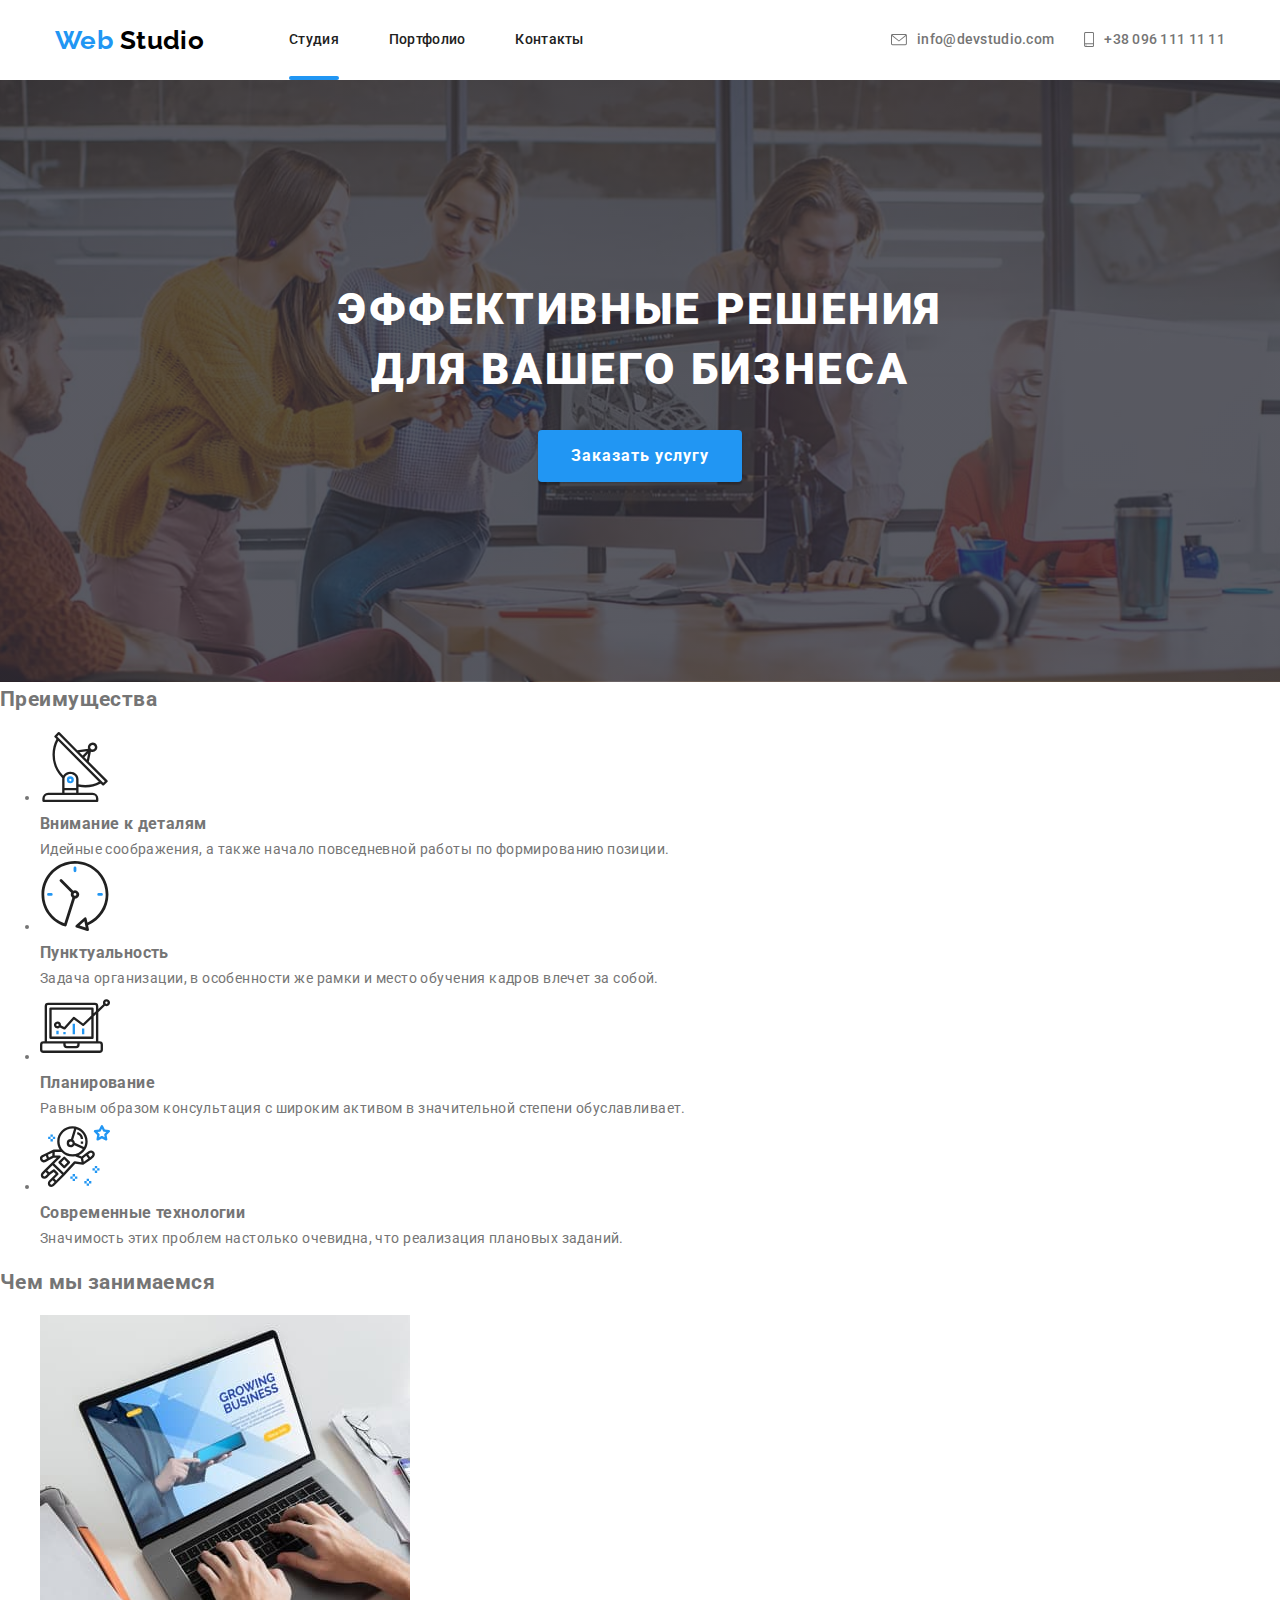
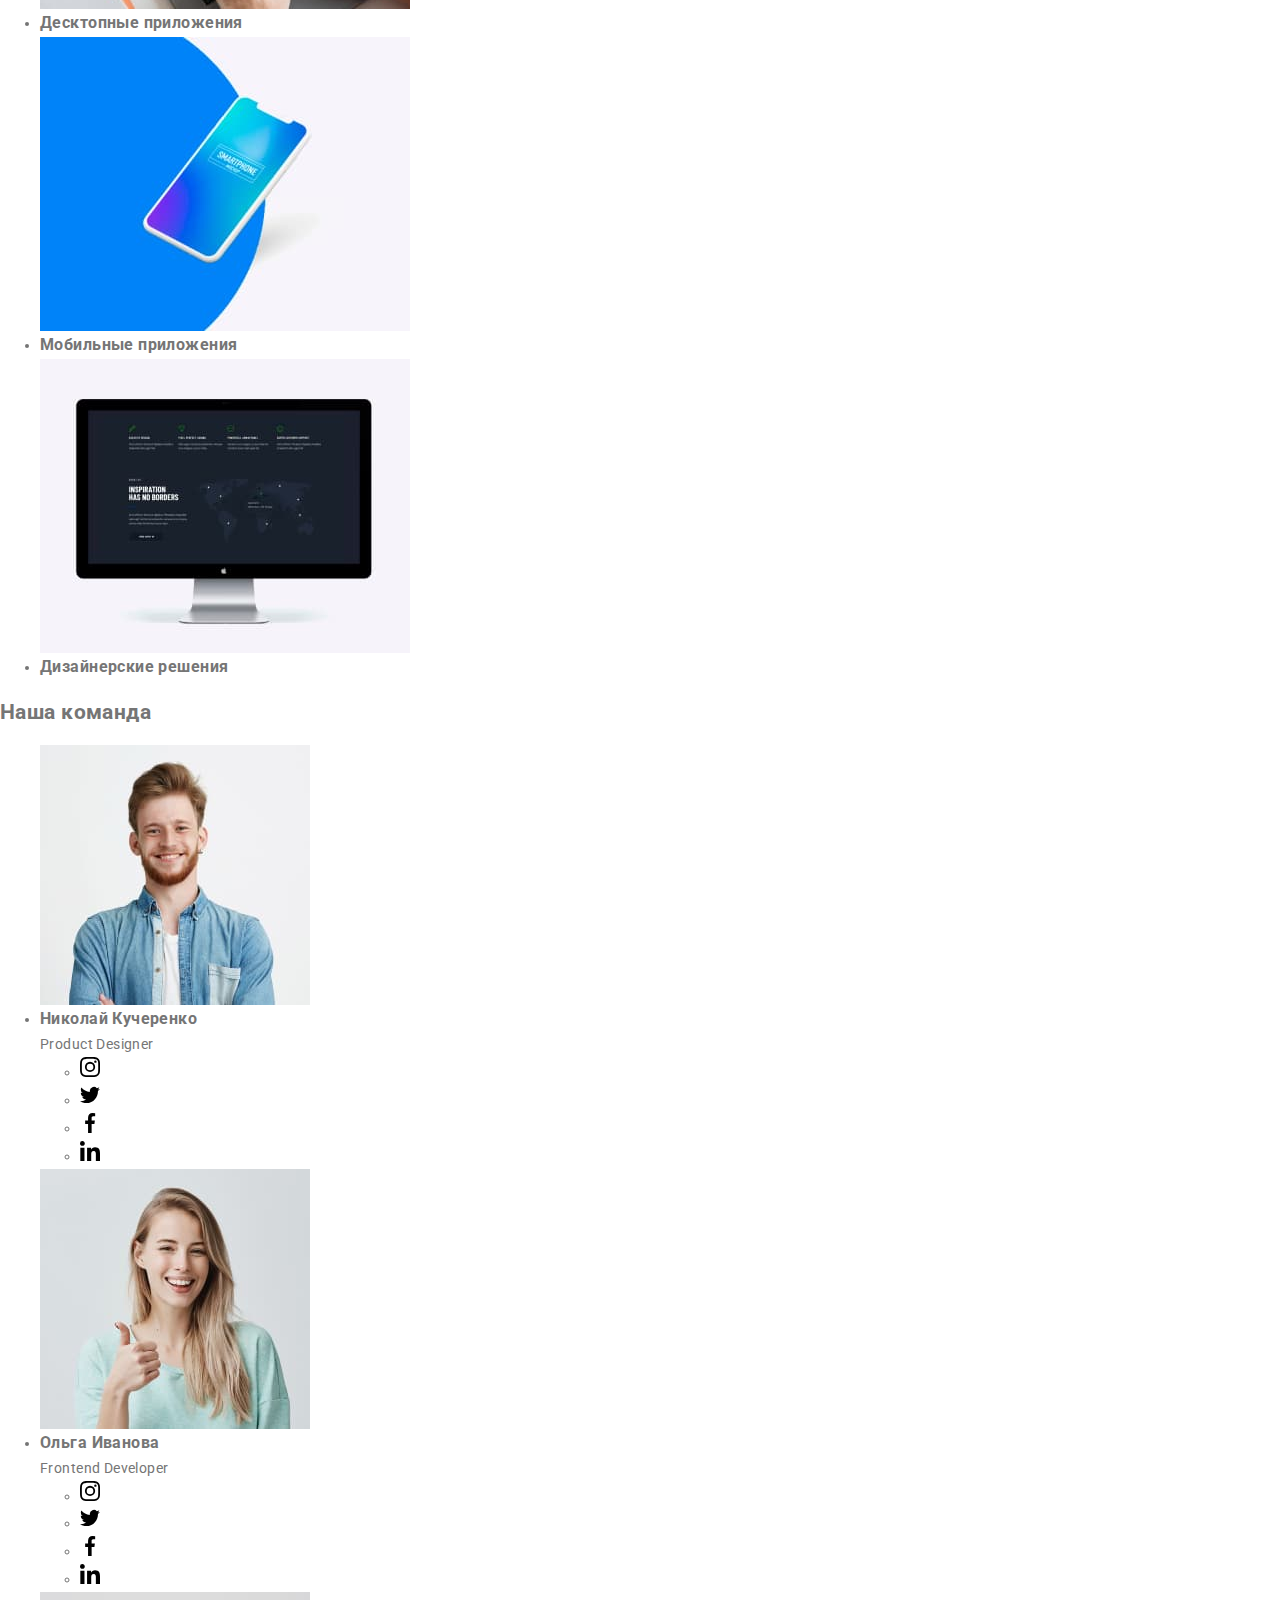
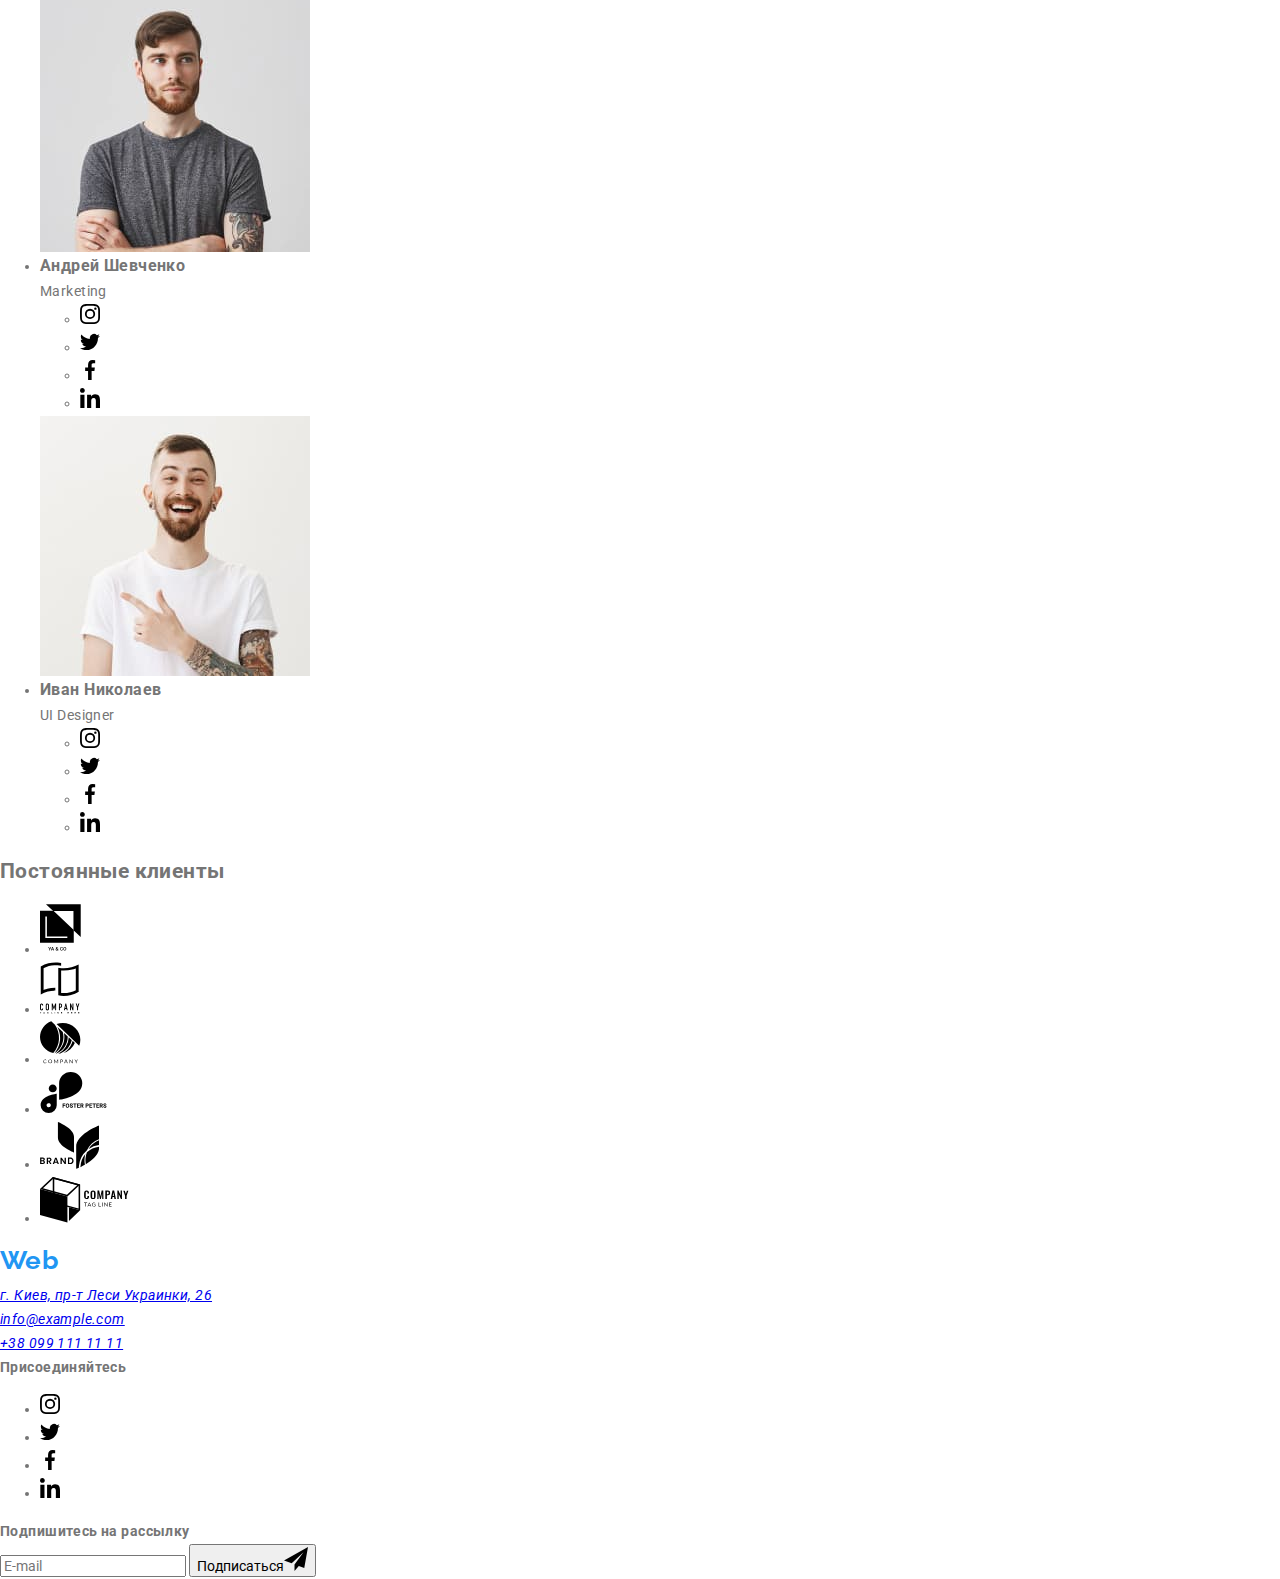
==== commit 5ff04068: "переносит героя в сас" ====
--- a/index.html
+++ b/index.html
@@ -65,7 +65,7 @@
             Эффективные решения <br />
             для вашего бизнеса
           </h1>
-          <a data-modal-open class="button" href="#">Заказать услугу</a>
+          <a data-modal-open class="modal-button" href="#">Заказать услугу</a>
           <!-- Модальное окно -->
           <div data-modal class="backdrop is-hidden">
             <div class="modal">
@@ -97,7 +97,6 @@
                     type="tel"
                     name="phone"
                     placeholder=" "
-                    autofocus
                   />
                   <span class="input-label">Телефон</span>
                   <svg class="modal-icon" width="18" height="18">
--- a/css/main.min.css
+++ b/css/main.min.css
@@ -1,2 +1,2 @@
-html{-webkit-box-sizing:border-box;box-sizing:border-box}*,*::before,*::after{-webkit-box-sizing:inherit;box-sizing:inherit}body{font-family:"Roboto",sans-serif;font-size:14px;line-height:1.71;letter-spacing:0.03em;color:#757575;background-color:#fff}h1,h2,h3,h4,p{margin:0}img{display:block;max-width:100%;height:auto}.header-flex{width:1200px;padding-left:15px;padding-right:15px;padding-bottom:94px;padding-top:94px;margin-left:auto;margin-right:auto}.nav-list,.address-list{list-style:none;margin:0;padding:0}.nav-link,.address-link{text-decoration:none;font-weight:500;line-height:1.14;letter-spacing:0.02em;display:block}.header-flex{display:-webkit-box;display:-ms-flexbox;display:flex;-webkit-box-pack:justify;-ms-flex-pack:justify;justify-content:space-between;-webkit-box-align:center;-ms-flex-align:center;align-items:center;padding-bottom:0;padding-top:0}.nav-link,.address-link{position:relative;-webkit-box-align:center;-ms-flex-align:center;align-items:center;padding-top:32px;padding-bottom:32px;color:#212121;-webkit-transition:color 250ms cubic-bezier(0.4, 0, 0.2, 1);transition:color 250ms cubic-bezier(0.4, 0, 0.2, 1)}.nav-link:visited,.address-link:visited{color:#212121}.nav-link:hover,.nav-link:focus,.address-link:hover,.address-link:focus{color:#2196f3}.logo{display:inline-block;margin-right:85px;text-decoration:none;font-family:"Raleway",sans-serif;font-weight:700;font-size:26px;line-height:1.19;color:#000}.logo:visited{color:#000}.logo-web{color:#2196f3}.logo-web:visited{color:#2196f3}.logo-footer{margin:0;margin-bottom:8px}.logo-studio{color:#fff}.nav-flex{display:-webkit-box;display:-ms-flexbox;display:flex;-webkit-box-align:center;-ms-flex-align:center;align-items:center;-webkit-box-pack:justify;-ms-flex-pack:justify;justify-content:space-between;padding-bottom:0;padding-top:0}.nav-list{display:-webkit-box;display:-ms-flexbox;display:flex}.nav-item:not(:last-child){margin-right:50px}.current::after,.nav-hover::after{content:"";position:absolute;left:0;bottom:0;display:block;width:100%;height:4px;border-radius:2px;background-color:#2196f3;-webkit-transition:opacity 250ms cubic-bezier(0.4, 0, 0.2, 1),-webkit-transform 250ms cubic-bezier(0.4, 0, 0.2, 1);transition:opacity 250ms cubic-bezier(0.4, 0, 0.2, 1),-webkit-transform 250ms cubic-bezier(0.4, 0, 0.2, 1);transition:transform 250ms cubic-bezier(0.4, 0, 0.2, 1),opacity 250ms cubic-bezier(0.4, 0, 0.2, 1);transition:transform 250ms cubic-bezier(0.4, 0, 0.2, 1),opacity 250ms cubic-bezier(0.4, 0, 0.2, 1),-webkit-transform 250ms cubic-bezier(0.4, 0, 0.2, 1)}.nav-hover::after{opacity:0;-webkit-transform:scaleX(0);transform:scaleX(0)}.nav-hover:hover::after{opacity:1;-webkit-transform:scaleX(1);transform:scaleX(1)}.address-list{display:-webkit-box;display:-ms-flexbox;display:flex;margin-left:auto}.address-item:not(:last-child){margin-right:30px}.icon-mail,.icon-phone{display:inline-block;margin-right:10px}.address-link{color:#757575;fill:#757575;font-style:normal;-webkit-transition:color 250ms cubic-bezier(0.4, 0, 0.2, 1),fill #2196f3;transition:color 250ms cubic-bezier(0.4, 0, 0.2, 1),fill #2196f3}.address-link:hover,.address-link:focus{color:#2196f3;fill:#2196f3}
+html{-webkit-box-sizing:border-box;box-sizing:border-box}*,*::before,*::after{-webkit-box-sizing:inherit;box-sizing:inherit}body{font-family:"Roboto",sans-serif;font-size:14px;line-height:1.71;letter-spacing:0.03em;color:#757575;background-color:#fff}h1,h2,h3,h4,p{margin:0}img{display:block;max-width:100%;height:auto}.header-flex{width:1200px;padding-left:15px;padding-right:15px;padding-bottom:94px;padding-top:94px;margin-left:auto;margin-right:auto}.nav-list,.address-list{list-style:none;margin:0;padding:0}.nav-link,.address-link{text-decoration:none;font-weight:500;line-height:1.14;letter-spacing:0.02em;display:block}.modal-button{text-decoration:none;font-weight:700;font-size:16px;line-height:1.88;text-align:center;letter-spacing:0.06em;color:#fff;background-color:#2196f3;display:inline-block;border:1px solid transparent;border-radius:4px;padding:10px 32px;min-width:200px;-webkit-transition:color 250ms cubic-bezier(0.4, 0, 0.2, 1),border-color 250ms cubic-bezier(0.4, 0, 0.2, 1),background-color 250ms cubic-bezier(0.4, 0, 0.2, 1);transition:color 250ms cubic-bezier(0.4, 0, 0.2, 1),border-color 250ms cubic-bezier(0.4, 0, 0.2, 1),background-color 250ms cubic-bezier(0.4, 0, 0.2, 1)}.modal-button:hover,.modal-button:focus{color:#2196f3;background-color:#fff;border-color:#2196f3}.header-flex{display:-webkit-box;display:-ms-flexbox;display:flex;-webkit-box-pack:justify;-ms-flex-pack:justify;justify-content:space-between;-webkit-box-align:center;-ms-flex-align:center;align-items:center;padding-bottom:0;padding-top:0}.nav-link,.address-link{position:relative;display:-webkit-box;display:-ms-flexbox;display:flex;-webkit-box-align:center;-ms-flex-align:center;align-items:center;padding-top:32px;padding-bottom:32px;color:#212121;-webkit-transition:color 250ms cubic-bezier(0.4, 0, 0.2, 1);transition:color 250ms cubic-bezier(0.4, 0, 0.2, 1)}.nav-link:visited,.address-link:visited{color:#212121}.nav-link:hover,.nav-link:focus,.address-link:hover,.address-link:focus{color:#2196f3}.logo{display:inline-block;margin-right:85px;text-decoration:none;font-family:"Raleway",sans-serif;font-weight:700;font-size:26px;line-height:1.19;color:#000}.logo:visited{color:#000}.logo-web{color:#2196f3}.logo-web:visited{color:#2196f3}.logo-footer{margin:0;margin-bottom:8px}.logo-studio{color:#fff}.nav-flex{display:-webkit-box;display:-ms-flexbox;display:flex;-webkit-box-align:center;-ms-flex-align:center;align-items:center;-webkit-box-pack:justify;-ms-flex-pack:justify;justify-content:space-between;padding-bottom:0;padding-top:0}.nav-list{display:-webkit-box;display:-ms-flexbox;display:flex}.nav-item:not(:last-child){margin-right:50px}.current::after,.nav-hover::after{content:"";position:absolute;left:0;bottom:0;display:block;width:100%;height:4px;border-radius:2px;background-color:#2196f3;-webkit-transition:opacity 250ms cubic-bezier(0.4, 0, 0.2, 1),-webkit-transform 250ms cubic-bezier(0.4, 0, 0.2, 1);transition:opacity 250ms cubic-bezier(0.4, 0, 0.2, 1),-webkit-transform 250ms cubic-bezier(0.4, 0, 0.2, 1);transition:transform 250ms cubic-bezier(0.4, 0, 0.2, 1),opacity 250ms cubic-bezier(0.4, 0, 0.2, 1);transition:transform 250ms cubic-bezier(0.4, 0, 0.2, 1),opacity 250ms cubic-bezier(0.4, 0, 0.2, 1),-webkit-transform 250ms cubic-bezier(0.4, 0, 0.2, 1)}.nav-hover::after{opacity:0;-webkit-transform:scaleX(0);transform:scaleX(0)}.nav-hover:hover::after{opacity:1;-webkit-transform:scaleX(1);transform:scaleX(1)}.address-list{display:-webkit-box;display:-ms-flexbox;display:flex;margin-left:auto;-webkit-box-align:center;-ms-flex-align:center;align-items:center}.address-item:not(:last-child){margin-right:30px}.icon-mail,.icon-phone{display:inline-block;margin-right:10px}.address-link{color:#757575;fill:#757575;font-style:normal;-webkit-transition:color 250ms cubic-bezier(0.4, 0, 0.2, 1),fill 250ms cubic-bezier(0.4, 0, 0.2, 1);transition:color 250ms cubic-bezier(0.4, 0, 0.2, 1),fill 250ms cubic-bezier(0.4, 0, 0.2, 1)}.address-link:hover,.address-link:focus{color:#2196f3;fill:#2196f3}.hero{max-width:1600px;min-height:600px;margin-left:auto;margin-right:auto;padding-top:200px;padding-bottom:200px;background-image:-webkit-gradient(linear, left top, right top, from(rgba(47,48,58,0.8)), to(rgba(47,48,58,0.8))),url(../images/web-studio-background.jpg);background-image:linear-gradient(to right, rgba(47,48,58,0.8), rgba(47,48,58,0.8)),url(../images/web-studio-background.jpg);background-size:cover;background-position:center;background-repeat:no-repeat;background-color:rgba(47,48,58,0.8);text-align:center}.hero-title{margin-bottom:30px;font-weight:900;font-size:44px;line-height:1.36;text-align:center;letter-spacing:0.06em;text-transform:uppercase;color:#fff}.backdrop{position:fixed;top:0;left:0;width:100%;height:100%;background-color:rgba(0,0,0,0.2);z-index:4;opacity:1;-webkit-transition:opacity cubic-bezier(0.4, 0, 0.2, 1) 250ms;transition:opacity cubic-bezier(0.4, 0, 0.2, 1) 250ms}.modal{position:absolute;top:50%;left:50%;min-height:581px;min-width:528px;padding-top:40px;padding-right:40px;padding-bottom:40px;padding-left:40px;background-color:#fff;border-radius:4px;-webkit-box-shadow:0px 2px 1px rgba(0,0,0,0.2),0px 1px 1px rgba(0,0,0,0.14),0px 1px 3px rgba(0,0,0,0.12);box-shadow:0px 2px 1px rgba(0,0,0,0.2),0px 1px 1px rgba(0,0,0,0.14),0px 1px 3px rgba(0,0,0,0.12);-webkit-transform:translate(-50%, -50%) scale(1);transform:translate(-50%, -50%) scale(1);-webkit-transition:-webkit-transform cubic-bezier(0.4, 0, 0.2, 1) 250ms;transition:-webkit-transform cubic-bezier(0.4, 0, 0.2, 1) 250ms;transition:transform cubic-bezier(0.4, 0, 0.2, 1) 250ms;transition:transform cubic-bezier(0.4, 0, 0.2, 1) 250ms, -webkit-transform cubic-bezier(0.4, 0, 0.2, 1) 250ms}.backdrop.is-hidden{opacity:0;pointer-events:none}.backdrop.is-hidden.modal{-webkit-transform:translate(-50%, -50%) scale(0.5);transform:translate(-50%, -50%) scale(0.5)}.modal-name{display:block;margin-bottom:30px;font-weight:700;line-height:1.15;font-size:20px;color:#212121}.modal-close{position:absolute;bottom:100%;left:100%;-webkit-transform:translate(-130%, 130%);transform:translate(-130%, 130%);display:-webkit-box;display:-ms-flexbox;display:flex;-webkit-box-pack:center;-ms-flex-pack:center;justify-content:center;-webkit-box-align:center;-ms-flex-align:center;align-items:center;background-color:#fff;fill:#000;width:30px;height:30px;border:1px solid rgba(0,0,0,0.1);border-radius:50%;-webkit-transition:fill cubic-bezier(0.4, 0, 0.2, 1) 250ms;transition:fill cubic-bezier(0.4, 0, 0.2, 1) 250ms}.modal-close:hover,.modal-close:focus{background-color:#fff;fill:#2196f3}.modal-input{position:relative;display:block;margin-bottom:30px}.input-field{padding-left:42px;padding-top:12px;padding-bottom:12px;width:100%;resize:none;border:1px solid rgba(33,33,33,0.2);border-radius:4px;-webkit-transition:border-color cubic-bezier(0.4, 0, 0.2, 1) 250ms;transition:border-color cubic-bezier(0.4, 0, 0.2, 1) 250ms}.modal-input:focus-within>.input-field{outline:none;border-color:#2196f3}.modal-icon{position:absolute;top:50%;left:16px;-webkit-transform:translateY(-50%);transform:translateY(-50%);-webkit-transition:fill cubic-bezier(0.4, 0, 0.2, 1) 250ms;transition:fill cubic-bezier(0.4, 0, 0.2, 1) 250ms}.modal-input:focus-within>.modal-icon{fill:#2196f3}.textarea{margin-bottom:30px;padding-left:16px;-webkit-transition:border-color cubic-bezier(0.4, 0, 0.2, 1) 250ms;transition:border-color cubic-bezier(0.4, 0, 0.2, 1) 250ms}.textarea:focus{outline:none;border-color:#2196f3}.textarea::-webkit-input-placeholder{letter-spacing:0.01em}.textarea:-ms-input-placeholder{letter-spacing:0.01em}.textarea::-ms-input-placeholder{letter-spacing:0.01em}.textarea::placeholder{letter-spacing:0.01em}.input-label{position:absolute;top:50%;left:42px;-webkit-transform:translateY(-50%);transform:translateY(-50%);letter-spacing:0.01em;-webkit-transition:color cubic-bezier(0.4, 0, 0.2, 1) 250ms,-webkit-transform cubic-bezier(0.4, 0, 0.2, 1) 250ms;transition:color cubic-bezier(0.4, 0, 0.2, 1) 250ms,-webkit-transform cubic-bezier(0.4, 0, 0.2, 1) 250ms;transition:transform cubic-bezier(0.4, 0, 0.2, 1) 250ms,color cubic-bezier(0.4, 0, 0.2, 1) 250ms;transition:transform cubic-bezier(0.4, 0, 0.2, 1) 250ms,color cubic-bezier(0.4, 0, 0.2, 1) 250ms,-webkit-transform cubic-bezier(0.4, 0, 0.2, 1) 250ms}.modal-input:focus-within>.input-label,.input-field:not(:placeholder-shown)+.input-label{-webkit-transform:translate(-25px, -35px);transform:translate(-25px, -35px);font-size:12px;line-height:1.17px;color:#2196f3}.modal-button{-webkit-box-shadow:0px 2px 2px rgba(0,0,0,0.12),0px 1px 2px rgba(0,0,0,0.08),0px 3px 1px rgba(0,0,0,0.1);box-shadow:0px 2px 2px rgba(0,0,0,0.12),0px 1px 2px rgba(0,0,0,0.08),0px 3px 1px rgba(0,0,0,0.1)}.rules,.rules:visited{color:#2196f3}.checkbox{position:absolute;width:1px;height:1px;margin:-1px;border:0;padding:0;clip:rect(0 0 0 0);overflow:hidden}.checkbox-field{display:-webkit-box;display:-ms-flexbox;display:flex;-webkit-box-align:center;-ms-flex-align:center;align-items:center;-webkit-box-pack:center;-ms-flex-pack:center;justify-content:center}.agree{display:inline-block;margin-right:8px;width:15px;height:15px;border:2px solid #212121;border-radius:2px}.checkbox:checked+.agree{border-color:transparent;background-color:#2196f3;background-image:url(../images/check.svg);background-size:contain;background-origin:border-box}
 /*# sourceMappingURL=main.min.css.map */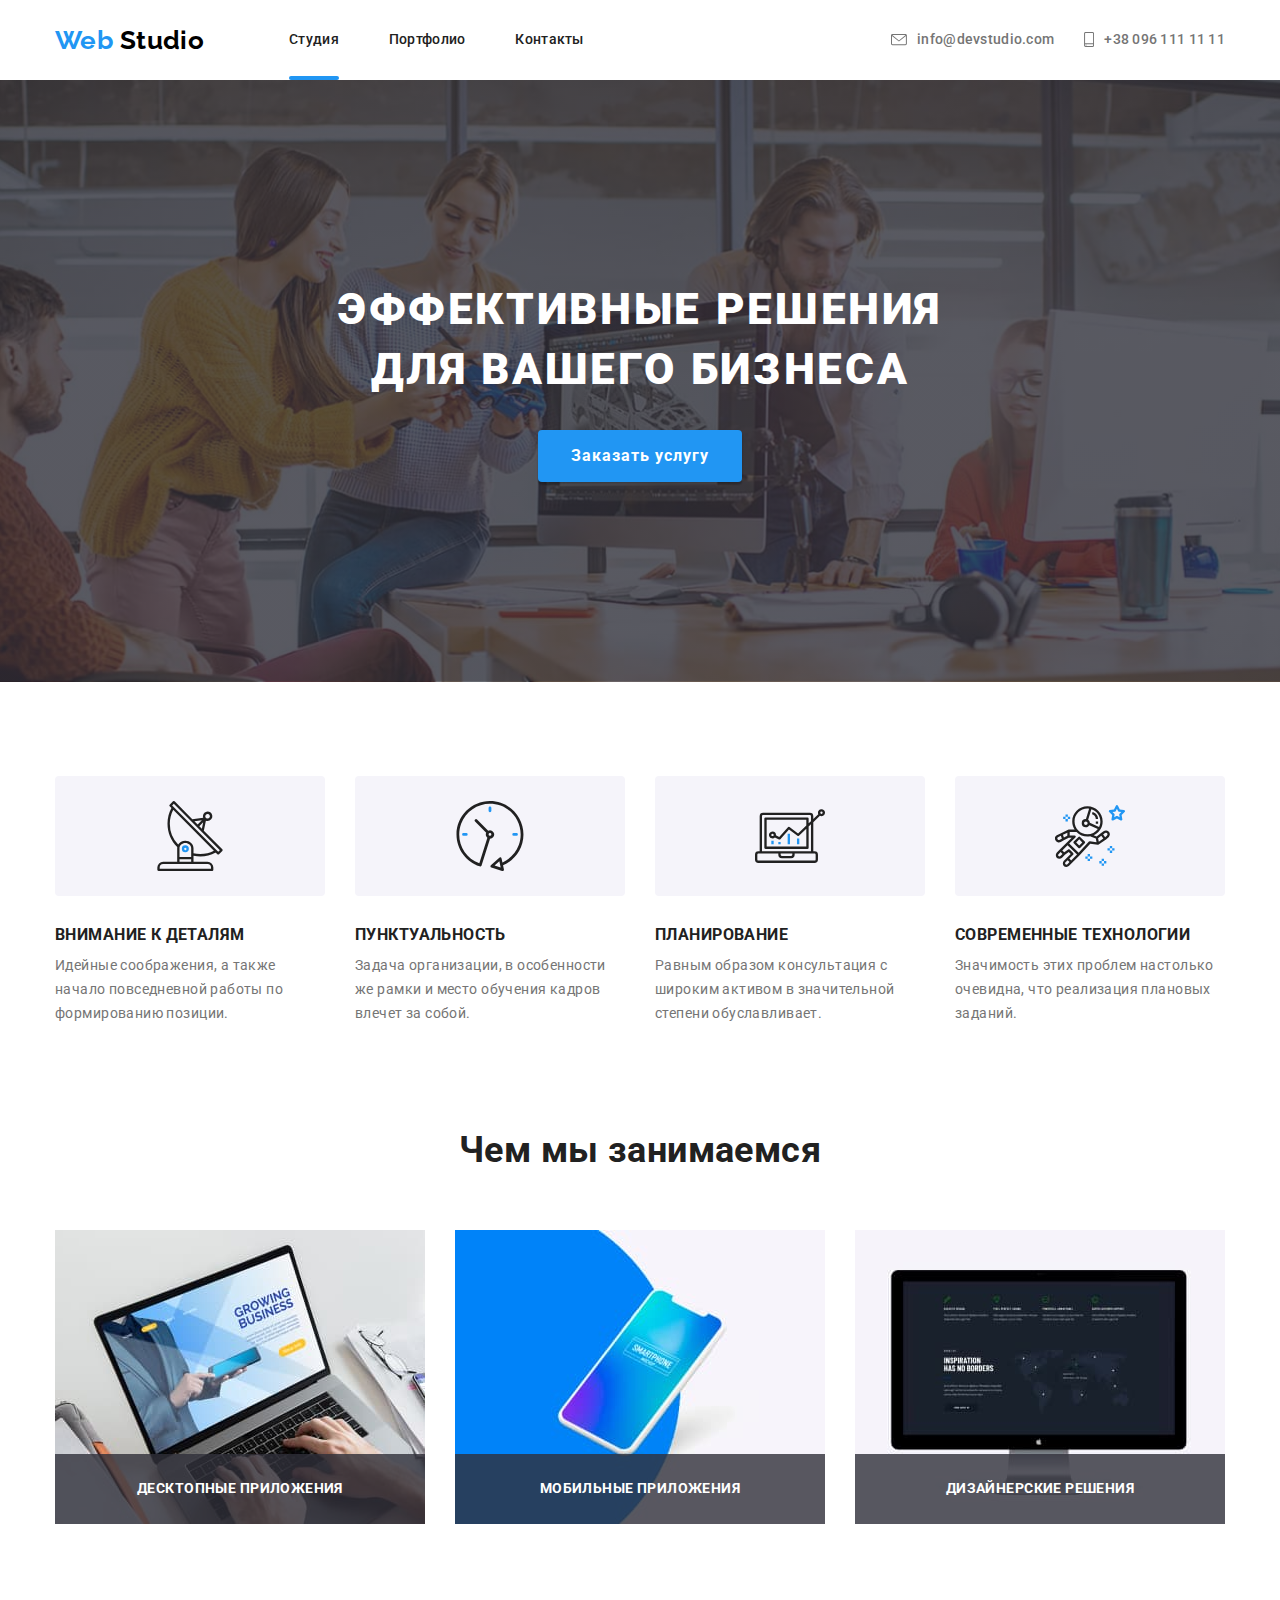
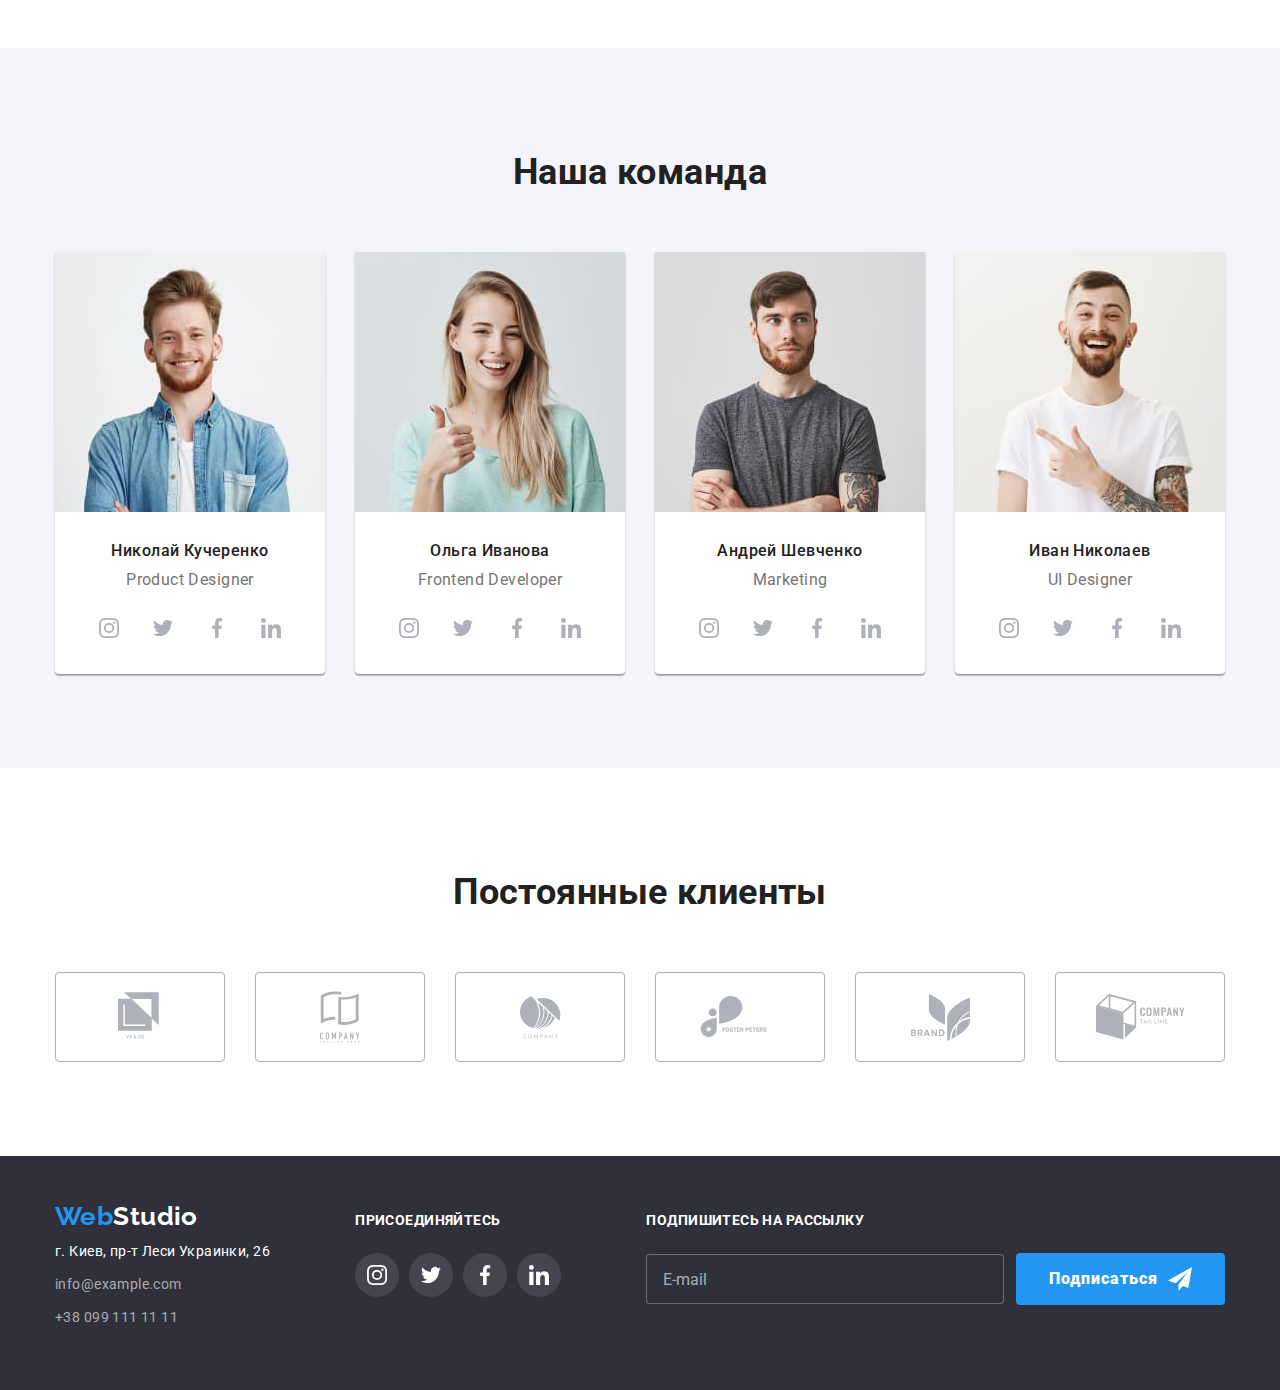
==== commit b56e4276: "создает плейсхолдеры и миксины в сас" ====
--- a/index.html
+++ b/index.html
@@ -70,7 +70,7 @@
           <div data-modal class="backdrop is-hidden">
             <div class="modal">
               <a
-                class="modal-close social-link"
+                class="modal-close"
                 data-modal-close
                 href="#"
                 aria-label="Закрыть модальное окно"
@@ -147,10 +147,10 @@
       </section>
       <!-- Преимущества -->
       <section class="benefits">
-        <div class="container container-benefits">
+        <div class="container-benefits">
           <!-- предполагаемый h2, который спрячем в цсс -->
           <h2 class="visually-hidden">Преимущества</h2>
-          <ul class="benefits-list list">
+          <ul class="benefits-list">
             <li class="benefits-item">
               <div class="icon">
                 <svg class="icon-antenna" width="70" height="70">
@@ -204,9 +204,9 @@
       </section>
       <!-- чем занимаемся -->
       <section class="services">
-        <div class="container">
+        <div class="services-container">
           <h2 class="section-title">Чем мы занимаемся</h2>
-          <ul class="services-list list">
+          <ul class="services-list">
             <li class="services-item">
               <img
                 src="./images/desktop.jpg"
@@ -239,9 +239,9 @@
       </section>
       <!-- команда -->
       <section class="team">
-        <div class="container">
+        <div class="team-container">
           <h2 class="section-title">Наша команда</h2>
-          <ul class="team-list list">
+          <ul class="team-list">
             <li class="team-item">
               <img
                 class="team-photo"
@@ -252,8 +252,8 @@
               />
               <h3 class="team-person">Николай Кучеренко</h3>
               <p class="team-job" lang="en">Product Designer</p>
-              <ul class="links-list list">
-                <li class="links-item">
+              <ul class="social-list">
+                <li class="social-item">
                   <a
                     class="social-link"
                     href="#"
@@ -262,19 +262,19 @@
                       <use href="./images/sprite.svg#icon-instagram"></use></svg
                   ></a>
                 </li>
-                <li class="links-item">
+                <li class="social-item">
                   <a class="social-link" href="#" aria-label="Ссылка на твиттер"
                     ><svg width="20" height="20">
                       <use href="./images/sprite.svg#icon-twitter"></use></svg
                   ></a>
                 </li>
-                <li class="links-item">
+                <li class="social-item">
                   <a class="social-link" href="#" aria-label="Сслыка на фейсбук"
                     ><svg width="20" height="20">
                       <use href="./images/sprite.svg#icon-facebook"></use></svg
                   ></a>
                 </li>
-                <li class="links-item">
+                <li class="social-item">
                   <a
                     class="social-link"
                     href="#"
@@ -295,8 +295,8 @@
               />
               <h3 class="team-person">Ольга Иванова</h3>
               <p class="team-job" lang="en">Frontend Developer</p>
-              <ul class="links-list list">
-                <li class="links-item">
+              <ul class="social-list">
+                <li class="social-item">
                   <a
                     class="social-link"
                     href="#"
@@ -305,19 +305,19 @@
                       <use href="./images/sprite.svg#icon-instagram"></use></svg
                   ></a>
                 </li>
-                <li class="links-item">
+                <li class="social-item">
                   <a class="social-link" href="#" aria-label="Ссылка на твиттер"
                     ><svg width="20" height="20">
                       <use href="./images/sprite.svg#icon-twitter"></use></svg
                   ></a>
                 </li>
-                <li class="links-item">
+                <li class="social-item">
                   <a class="social-link" href="#" aria-label="Сслыка на фейсбук"
                     ><svg width="20" height="20">
                       <use href="./images/sprite.svg#icon-facebook"></use></svg
                   ></a>
                 </li>
-                <li class="links-item">
+                <li class="social-item">
                   <a
                     class="social-link"
                     href="#"
@@ -338,8 +338,8 @@
               />
               <h3 class="team-person">Андрей Шевченко</h3>
               <p class="team-job" lang="en">Marketing</p>
-              <ul class="links-list list">
-                <li class="links-item">
+              <ul class="social-list">
+                <li class="social-item">
                   <a
                     class="social-link"
                     href="#"
@@ -348,19 +348,19 @@
                       <use href="./images/sprite.svg#icon-instagram"></use></svg
                   ></a>
                 </li>
-                <li class="links-item">
+                <li class="social-item">
                   <a class="social-link" href="#" aria-label="Ссылка на твиттер"
                     ><svg width="20" height="20">
                       <use href="./images/sprite.svg#icon-twitter"></use></svg
                   ></a>
                 </li>
-                <li class="links-item">
+                <li class="social-item">
                   <a class="social-link" href="#" aria-label="Сслыка на фейсбук"
                     ><svg width="20" height="20">
                       <use href="./images/sprite.svg#icon-facebook"></use></svg
                   ></a>
                 </li>
-                <li class="links-item">
+                <li class="social-item">
                   <a
                     class="social-link"
                     href="#"
@@ -381,8 +381,8 @@
               />
               <h3 class="team-person">Иван Николаев</h3>
               <p class="team-job" lang="en">UI Designer</p>
-              <ul class="links-list list">
-                <li class="links-item">
+              <ul class="social-list">
+                <li class="social-item">
                   <a
                     class="social-link"
                     href="#"
@@ -391,19 +391,19 @@
                       <use href="./images/sprite.svg#icon-instagram"></use></svg
                   ></a>
                 </li>
-                <li class="links-item">
+                <li class="social-item">
                   <a class="social-link" href="#" aria-label="Ссылка на твиттер"
                     ><svg width="20" height="20">
                       <use href="./images/sprite.svg#icon-twitter"></use></svg
                   ></a>
                 </li>
-                <li class="links-item">
+                <li class="social-item">
                   <a class="social-link" href="#" aria-label="Сслыка на фейсбук"
                     ><svg width="20" height="20">
                       <use href="./images/sprite.svg#icon-facebook"></use></svg
                   ></a>
                 </li>
-                <li class="links-item">
+                <li class="social-item">
                   <a
                     class="social-link"
                     href="#"
@@ -419,9 +419,9 @@
       </section>
       <!-- с нами сотрудничают -->
       <section class="clients">
-        <div class="container">
+        <div class="clients-container">
           <h2 class="section-title">Постоянные клиенты</h2>
-          <ul class="clients-list list">
+          <ul class="clients-list">
             <li class="clients-item">
               <a class="company-item" href="#" aria-label="Название компании 1"
                 ><svg width="45" height="50">
@@ -463,7 +463,7 @@
       </section>
     </main>
     <footer>
-      <div class="container container-footer">
+      <div class="container-footer">
         <div class="footer-flex">
           <div class="footer-address">
             <a class="logo logo-footer" href="#"
@@ -493,8 +493,8 @@
           <!-- социальные сети -->
           <div>
             <b class="footer-call">Присоединяйтесь</b>
-            <ul class="links-list footer-social list">
-              <li class="links-item footer-social">
+            <ul class="footer-social">
+              <li class="footer-social-item">
                 <a
                   class="social-link footer-social-link"
                   href="#"
@@ -503,7 +503,7 @@
                     <use href="./images/sprite.svg#icon-instagram"></use></svg
                 ></a>
               </li>
-              <li class="links-item">
+              <li class="footer-social-item">
                 <a
                   class="social-link footer-social-link"
                   href="#"
@@ -512,7 +512,7 @@
                     <use href="./images/sprite.svg#icon-twitter"></use></svg
                 ></a>
               </li>
-              <li class="links-item">
+              <li class="footer-social-item">
                 <a
                   class="social-link footer-social-link"
                   href="#"
@@ -521,7 +521,7 @@
                     <use href="./images/sprite.svg#icon-facebook"></use></svg
                 ></a>
               </li>
-              <li class="links-item">
+              <li class="footer-social-item">
                 <a
                   class="social-link footer-social-link"
                   href="#"
@@ -543,7 +543,7 @@
                   class="email"
                   placeholder="E-mail"
                 />
-                <button type="submit" class="button button-footer">
+                <button type="submit" class="button-footer">
                   <span class="subscribe">Подписаться</span
                   ><svg class="subscribe-svg" width="24" height="24">
                     <use href="./images/sprite.svg#icon-send"></use>
--- a/css/main.min.css
+++ b/css/main.min.css
@@ -1,2 +1,2 @@
-html{-webkit-box-sizing:border-box;box-sizing:border-box}*,*::before,*::after{-webkit-box-sizing:inherit;box-sizing:inherit}body{font-family:"Roboto",sans-serif;font-size:14px;line-height:1.71;letter-spacing:0.03em;color:#757575;background-color:#fff}h1,h2,h3,h4,p{margin:0}img{display:block;max-width:100%;height:auto}.header-flex{width:1200px;padding-left:15px;padding-right:15px;padding-bottom:94px;padding-top:94px;margin-left:auto;margin-right:auto}.nav-list,.address-list{list-style:none;margin:0;padding:0}.nav-link,.address-link{text-decoration:none;font-weight:500;line-height:1.14;letter-spacing:0.02em;display:block}.modal-button{text-decoration:none;font-weight:700;font-size:16px;line-height:1.88;text-align:center;letter-spacing:0.06em;color:#fff;background-color:#2196f3;display:inline-block;border:1px solid transparent;border-radius:4px;padding:10px 32px;min-width:200px;-webkit-transition:color 250ms cubic-bezier(0.4, 0, 0.2, 1),border-color 250ms cubic-bezier(0.4, 0, 0.2, 1),background-color 250ms cubic-bezier(0.4, 0, 0.2, 1);transition:color 250ms cubic-bezier(0.4, 0, 0.2, 1),border-color 250ms cubic-bezier(0.4, 0, 0.2, 1),background-color 250ms cubic-bezier(0.4, 0, 0.2, 1)}.modal-button:hover,.modal-button:focus{color:#2196f3;background-color:#fff;border-color:#2196f3}.header-flex{display:-webkit-box;display:-ms-flexbox;display:flex;-webkit-box-pack:justify;-ms-flex-pack:justify;justify-content:space-between;-webkit-box-align:center;-ms-flex-align:center;align-items:center;padding-bottom:0;padding-top:0}.nav-link,.address-link{position:relative;display:-webkit-box;display:-ms-flexbox;display:flex;-webkit-box-align:center;-ms-flex-align:center;align-items:center;padding-top:32px;padding-bottom:32px;color:#212121;-webkit-transition:color 250ms cubic-bezier(0.4, 0, 0.2, 1);transition:color 250ms cubic-bezier(0.4, 0, 0.2, 1)}.nav-link:visited,.address-link:visited{color:#212121}.nav-link:hover,.nav-link:focus,.address-link:hover,.address-link:focus{color:#2196f3}.logo{display:inline-block;margin-right:85px;text-decoration:none;font-family:"Raleway",sans-serif;font-weight:700;font-size:26px;line-height:1.19;color:#000}.logo:visited{color:#000}.logo-web{color:#2196f3}.logo-web:visited{color:#2196f3}.logo-footer{margin:0;margin-bottom:8px}.logo-studio{color:#fff}.nav-flex{display:-webkit-box;display:-ms-flexbox;display:flex;-webkit-box-align:center;-ms-flex-align:center;align-items:center;-webkit-box-pack:justify;-ms-flex-pack:justify;justify-content:space-between;padding-bottom:0;padding-top:0}.nav-list{display:-webkit-box;display:-ms-flexbox;display:flex}.nav-item:not(:last-child){margin-right:50px}.current::after,.nav-hover::after{content:"";position:absolute;left:0;bottom:0;display:block;width:100%;height:4px;border-radius:2px;background-color:#2196f3;-webkit-transition:opacity 250ms cubic-bezier(0.4, 0, 0.2, 1),-webkit-transform 250ms cubic-bezier(0.4, 0, 0.2, 1);transition:opacity 250ms cubic-bezier(0.4, 0, 0.2, 1),-webkit-transform 250ms cubic-bezier(0.4, 0, 0.2, 1);transition:transform 250ms cubic-bezier(0.4, 0, 0.2, 1),opacity 250ms cubic-bezier(0.4, 0, 0.2, 1);transition:transform 250ms cubic-bezier(0.4, 0, 0.2, 1),opacity 250ms cubic-bezier(0.4, 0, 0.2, 1),-webkit-transform 250ms cubic-bezier(0.4, 0, 0.2, 1)}.nav-hover::after{opacity:0;-webkit-transform:scaleX(0);transform:scaleX(0)}.nav-hover:hover::after{opacity:1;-webkit-transform:scaleX(1);transform:scaleX(1)}.address-list{display:-webkit-box;display:-ms-flexbox;display:flex;margin-left:auto;-webkit-box-align:center;-ms-flex-align:center;align-items:center}.address-item:not(:last-child){margin-right:30px}.icon-mail,.icon-phone{display:inline-block;margin-right:10px}.address-link{color:#757575;fill:#757575;font-style:normal;-webkit-transition:color 250ms cubic-bezier(0.4, 0, 0.2, 1),fill 250ms cubic-bezier(0.4, 0, 0.2, 1);transition:color 250ms cubic-bezier(0.4, 0, 0.2, 1),fill 250ms cubic-bezier(0.4, 0, 0.2, 1)}.address-link:hover,.address-link:focus{color:#2196f3;fill:#2196f3}.hero{max-width:1600px;min-height:600px;margin-left:auto;margin-right:auto;padding-top:200px;padding-bottom:200px;background-image:-webkit-gradient(linear, left top, right top, from(rgba(47,48,58,0.8)), to(rgba(47,48,58,0.8))),url(../images/web-studio-background.jpg);background-image:linear-gradient(to right, rgba(47,48,58,0.8), rgba(47,48,58,0.8)),url(../images/web-studio-background.jpg);background-size:cover;background-position:center;background-repeat:no-repeat;background-color:rgba(47,48,58,0.8);text-align:center}.hero-title{margin-bottom:30px;font-weight:900;font-size:44px;line-height:1.36;text-align:center;letter-spacing:0.06em;text-transform:uppercase;color:#fff}.backdrop{position:fixed;top:0;left:0;width:100%;height:100%;background-color:rgba(0,0,0,0.2);z-index:4;opacity:1;-webkit-transition:opacity cubic-bezier(0.4, 0, 0.2, 1) 250ms;transition:opacity cubic-bezier(0.4, 0, 0.2, 1) 250ms}.modal{position:absolute;top:50%;left:50%;min-height:581px;min-width:528px;padding-top:40px;padding-right:40px;padding-bottom:40px;padding-left:40px;background-color:#fff;border-radius:4px;-webkit-box-shadow:0px 2px 1px rgba(0,0,0,0.2),0px 1px 1px rgba(0,0,0,0.14),0px 1px 3px rgba(0,0,0,0.12);box-shadow:0px 2px 1px rgba(0,0,0,0.2),0px 1px 1px rgba(0,0,0,0.14),0px 1px 3px rgba(0,0,0,0.12);-webkit-transform:translate(-50%, -50%) scale(1);transform:translate(-50%, -50%) scale(1);-webkit-transition:-webkit-transform cubic-bezier(0.4, 0, 0.2, 1) 250ms;transition:-webkit-transform cubic-bezier(0.4, 0, 0.2, 1) 250ms;transition:transform cubic-bezier(0.4, 0, 0.2, 1) 250ms;transition:transform cubic-bezier(0.4, 0, 0.2, 1) 250ms, -webkit-transform cubic-bezier(0.4, 0, 0.2, 1) 250ms}.backdrop.is-hidden{opacity:0;pointer-events:none}.backdrop.is-hidden.modal{-webkit-transform:translate(-50%, -50%) scale(0.5);transform:translate(-50%, -50%) scale(0.5)}.modal-name{display:block;margin-bottom:30px;font-weight:700;line-height:1.15;font-size:20px;color:#212121}.modal-close{position:absolute;bottom:100%;left:100%;-webkit-transform:translate(-130%, 130%);transform:translate(-130%, 130%);display:-webkit-box;display:-ms-flexbox;display:flex;-webkit-box-pack:center;-ms-flex-pack:center;justify-content:center;-webkit-box-align:center;-ms-flex-align:center;align-items:center;background-color:#fff;fill:#000;width:30px;height:30px;border:1px solid rgba(0,0,0,0.1);border-radius:50%;-webkit-transition:fill cubic-bezier(0.4, 0, 0.2, 1) 250ms;transition:fill cubic-bezier(0.4, 0, 0.2, 1) 250ms}.modal-close:hover,.modal-close:focus{background-color:#fff;fill:#2196f3}.modal-input{position:relative;display:block;margin-bottom:30px}.input-field{padding-left:42px;padding-top:12px;padding-bottom:12px;width:100%;resize:none;border:1px solid rgba(33,33,33,0.2);border-radius:4px;-webkit-transition:border-color cubic-bezier(0.4, 0, 0.2, 1) 250ms;transition:border-color cubic-bezier(0.4, 0, 0.2, 1) 250ms}.modal-input:focus-within>.input-field{outline:none;border-color:#2196f3}.modal-icon{position:absolute;top:50%;left:16px;-webkit-transform:translateY(-50%);transform:translateY(-50%);-webkit-transition:fill cubic-bezier(0.4, 0, 0.2, 1) 250ms;transition:fill cubic-bezier(0.4, 0, 0.2, 1) 250ms}.modal-input:focus-within>.modal-icon{fill:#2196f3}.textarea{margin-bottom:30px;padding-left:16px;-webkit-transition:border-color cubic-bezier(0.4, 0, 0.2, 1) 250ms;transition:border-color cubic-bezier(0.4, 0, 0.2, 1) 250ms}.textarea:focus{outline:none;border-color:#2196f3}.textarea::-webkit-input-placeholder{letter-spacing:0.01em}.textarea:-ms-input-placeholder{letter-spacing:0.01em}.textarea::-ms-input-placeholder{letter-spacing:0.01em}.textarea::placeholder{letter-spacing:0.01em}.input-label{position:absolute;top:50%;left:42px;-webkit-transform:translateY(-50%);transform:translateY(-50%);letter-spacing:0.01em;-webkit-transition:color cubic-bezier(0.4, 0, 0.2, 1) 250ms,-webkit-transform cubic-bezier(0.4, 0, 0.2, 1) 250ms;transition:color cubic-bezier(0.4, 0, 0.2, 1) 250ms,-webkit-transform cubic-bezier(0.4, 0, 0.2, 1) 250ms;transition:transform cubic-bezier(0.4, 0, 0.2, 1) 250ms,color cubic-bezier(0.4, 0, 0.2, 1) 250ms;transition:transform cubic-bezier(0.4, 0, 0.2, 1) 250ms,color cubic-bezier(0.4, 0, 0.2, 1) 250ms,-webkit-transform cubic-bezier(0.4, 0, 0.2, 1) 250ms}.modal-input:focus-within>.input-label,.input-field:not(:placeholder-shown)+.input-label{-webkit-transform:translate(-25px, -35px);transform:translate(-25px, -35px);font-size:12px;line-height:1.17px;color:#2196f3}.modal-button{-webkit-box-shadow:0px 2px 2px rgba(0,0,0,0.12),0px 1px 2px rgba(0,0,0,0.08),0px 3px 1px rgba(0,0,0,0.1);box-shadow:0px 2px 2px rgba(0,0,0,0.12),0px 1px 2px rgba(0,0,0,0.08),0px 3px 1px rgba(0,0,0,0.1)}.rules,.rules:visited{color:#2196f3}.checkbox{position:absolute;width:1px;height:1px;margin:-1px;border:0;padding:0;clip:rect(0 0 0 0);overflow:hidden}.checkbox-field{display:-webkit-box;display:-ms-flexbox;display:flex;-webkit-box-align:center;-ms-flex-align:center;align-items:center;-webkit-box-pack:center;-ms-flex-pack:center;justify-content:center}.agree{display:inline-block;margin-right:8px;width:15px;height:15px;border:2px solid #212121;border-radius:2px}.checkbox:checked+.agree{border-color:transparent;background-color:#2196f3;background-image:url(../images/check.svg);background-size:contain;background-origin:border-box}
+html{-webkit-box-sizing:border-box;box-sizing:border-box}*,*::before,*::after{-webkit-box-sizing:inherit;box-sizing:inherit}body{font-family:"Roboto",sans-serif;font-size:14px;line-height:1.71;letter-spacing:0.03em;color:#757575;background-color:#fff}h1,h2,h3,h4,p{margin:0}img{display:block;max-width:100%;height:auto}.section-title{margin-bottom:50px;font-weight:700;font-size:36px;line-height:1.67;text-align:center;color:#212121}.header-flex,.container-benefits,.services-container,.team-container,.clients-container,.container-footer{width:1200px;padding-left:15px;padding-right:15px;padding-bottom:94px;padding-top:94px;margin-left:auto;margin-right:auto}.social-list,.footer-social,.nav-list,.address-list,.benefits-list,.services-list,.team-list,.clients-list{list-style:none;margin:0;padding:0}.nav-link,.address-link{text-decoration:none;font-weight:500;line-height:1.14;letter-spacing:0.02em;display:block}.visually-hidden{clip:rect(1px, 1px, 1px, 1px);height:1px;overflow:hidden;position:absolute;white-space:nowrap;width:1px}.modal-button,.button-footer{text-decoration:none;font-weight:700;font-size:16px;line-height:1.88;text-align:center;letter-spacing:0.06em;color:#fff;background-color:#2196f3;display:inline-block;border:1px solid transparent;border-radius:4px;padding:10px 32px;min-width:200px;-webkit-transition:color 250ms cubic-bezier(0.4, 0, 0.2, 1),border-color 250ms cubic-bezier(0.4, 0, 0.2, 1),background-color 250ms cubic-bezier(0.4, 0, 0.2, 1);transition:color 250ms cubic-bezier(0.4, 0, 0.2, 1),border-color 250ms cubic-bezier(0.4, 0, 0.2, 1),background-color 250ms cubic-bezier(0.4, 0, 0.2, 1)}.modal-button:hover,.button-footer:hover,.modal-button:focus,.button-footer:focus{color:#2196f3;background-color:#fff;border-color:#2196f3}.social-list,.footer-social{display:-webkit-box;display:-ms-flexbox;display:flex;text-align:center;padding-left:32px;padding-right:32px}.social-item,.footer-social-item{display:block}.social-item:not(:last-child),.footer-social-item:not(:last-child){margin-right:10px}.header-flex{display:-webkit-box;display:-ms-flexbox;display:flex;-webkit-box-pack:justify;-ms-flex-pack:justify;justify-content:space-between;-webkit-box-align:center;-ms-flex-align:center;align-items:center;padding-bottom:0;padding-top:0}.nav-link,.address-link{position:relative;display:-webkit-box;display:-ms-flexbox;display:flex;-webkit-box-align:center;-ms-flex-align:center;align-items:center;padding-top:32px;padding-bottom:32px;color:#212121;-webkit-transition:color 250ms cubic-bezier(0.4, 0, 0.2, 1);transition:color 250ms cubic-bezier(0.4, 0, 0.2, 1)}.nav-link:visited,.address-link:visited{color:#212121}.nav-link:hover,.nav-link:focus,.address-link:hover,.address-link:focus{color:#2196f3}.logo{display:inline-block;margin-right:85px;text-decoration:none;font-family:"Raleway",sans-serif;font-weight:700;font-size:26px;line-height:1.19;color:#000}.logo:visited{color:#000}.logo-web{color:#2196f3}.logo-web:visited{color:#2196f3}.logo-footer{margin:0;margin-bottom:8px}.logo-studio{color:#fff}.nav-flex{display:-webkit-box;display:-ms-flexbox;display:flex;-webkit-box-align:center;-ms-flex-align:center;align-items:center;-webkit-box-pack:justify;-ms-flex-pack:justify;justify-content:space-between;padding-bottom:0;padding-top:0}.nav-list{display:-webkit-box;display:-ms-flexbox;display:flex}.nav-item:not(:last-child){margin-right:50px}.current::after,.nav-hover::after{content:"";position:absolute;left:0;bottom:0;display:block;width:100%;height:4px;border-radius:2px;background-color:#2196f3;-webkit-transition:opacity 250ms cubic-bezier(0.4, 0, 0.2, 1),-webkit-transform 250ms cubic-bezier(0.4, 0, 0.2, 1);transition:opacity 250ms cubic-bezier(0.4, 0, 0.2, 1),-webkit-transform 250ms cubic-bezier(0.4, 0, 0.2, 1);transition:transform 250ms cubic-bezier(0.4, 0, 0.2, 1),opacity 250ms cubic-bezier(0.4, 0, 0.2, 1);transition:transform 250ms cubic-bezier(0.4, 0, 0.2, 1),opacity 250ms cubic-bezier(0.4, 0, 0.2, 1),-webkit-transform 250ms cubic-bezier(0.4, 0, 0.2, 1)}.nav-hover::after{opacity:0;-webkit-transform:scaleX(0);transform:scaleX(0)}.nav-hover:hover::after{opacity:1;-webkit-transform:scaleX(1);transform:scaleX(1)}.address-list{display:-webkit-box;display:-ms-flexbox;display:flex;margin-left:auto;-webkit-box-align:center;-ms-flex-align:center;align-items:center}.address-item:not(:last-child){margin-right:30px}.icon-mail,.icon-phone{display:inline-block;margin-right:10px}.address-link{color:#757575;fill:#757575;font-style:normal;-webkit-transition:color 250ms cubic-bezier(0.4, 0, 0.2, 1),fill 250ms cubic-bezier(0.4, 0, 0.2, 1);transition:color 250ms cubic-bezier(0.4, 0, 0.2, 1),fill 250ms cubic-bezier(0.4, 0, 0.2, 1)}.address-link:hover,.address-link:focus{color:#2196f3;fill:#2196f3}.hero{max-width:1600px;min-height:600px;margin-left:auto;margin-right:auto;padding-top:200px;padding-bottom:200px;background-image:-webkit-gradient(linear, left top, right top, from(rgba(47,48,58,0.8)), to(rgba(47,48,58,0.8))),url(../images/web-studio-background.jpg);background-image:linear-gradient(to right, rgba(47,48,58,0.8), rgba(47,48,58,0.8)),url(../images/web-studio-background.jpg);background-size:cover;background-position:center;background-repeat:no-repeat;background-color:rgba(47,48,58,0.8);text-align:center}.hero-title{margin-bottom:30px;font-weight:900;font-size:44px;line-height:1.36;text-align:center;letter-spacing:0.06em;text-transform:uppercase;color:#fff}.backdrop{position:fixed;top:0;left:0;width:100%;height:100%;background-color:rgba(0,0,0,0.2);z-index:4;opacity:1;-webkit-transition:opacity cubic-bezier(0.4, 0, 0.2, 1) 250ms;transition:opacity cubic-bezier(0.4, 0, 0.2, 1) 250ms}.modal{position:absolute;top:50%;left:50%;min-height:581px;min-width:528px;padding-top:40px;padding-right:40px;padding-bottom:40px;padding-left:40px;background-color:#fff;border-radius:4px;-webkit-box-shadow:0px 2px 1px rgba(0,0,0,0.2),0px 1px 1px rgba(0,0,0,0.14),0px 1px 3px rgba(0,0,0,0.12);box-shadow:0px 2px 1px rgba(0,0,0,0.2),0px 1px 1px rgba(0,0,0,0.14),0px 1px 3px rgba(0,0,0,0.12);-webkit-transform:translate(-50%, -50%) scale(1);transform:translate(-50%, -50%) scale(1);-webkit-transition:-webkit-transform cubic-bezier(0.4, 0, 0.2, 1) 250ms;transition:-webkit-transform cubic-bezier(0.4, 0, 0.2, 1) 250ms;transition:transform cubic-bezier(0.4, 0, 0.2, 1) 250ms;transition:transform cubic-bezier(0.4, 0, 0.2, 1) 250ms, -webkit-transform cubic-bezier(0.4, 0, 0.2, 1) 250ms}.backdrop.is-hidden{opacity:0;pointer-events:none}.backdrop.is-hidden.modal{-webkit-transform:translate(-50%, -50%) scale(0.5);transform:translate(-50%, -50%) scale(0.5)}.modal-name{display:block;margin-bottom:30px;font-weight:700;line-height:1.15;font-size:20px;color:#212121}.modal-close{position:absolute;bottom:100%;left:100%;-webkit-transform:translate(-130%, 130%);transform:translate(-130%, 130%);display:-webkit-box;display:-ms-flexbox;display:flex;-webkit-box-pack:center;-ms-flex-pack:center;justify-content:center;-webkit-box-align:center;-ms-flex-align:center;align-items:center;background-color:#fff;fill:#000;width:30px;height:30px;border:1px solid rgba(0,0,0,0.1);border-radius:50%;-webkit-transition:fill cubic-bezier(0.4, 0, 0.2, 1) 250ms;transition:fill cubic-bezier(0.4, 0, 0.2, 1) 250ms}.modal-close:hover,.modal-close:focus{background-color:#fff;fill:#2196f3}.modal-input{position:relative;display:block;margin-bottom:30px}.input-field{padding-left:42px;padding-top:12px;padding-bottom:12px;width:100%;resize:none;border:1px solid rgba(33,33,33,0.2);border-radius:4px;-webkit-transition:border-color cubic-bezier(0.4, 0, 0.2, 1) 250ms;transition:border-color cubic-bezier(0.4, 0, 0.2, 1) 250ms}.modal-input:focus-within>.input-field{outline:none;border-color:#2196f3}.modal-icon{position:absolute;top:50%;left:16px;-webkit-transform:translateY(-50%);transform:translateY(-50%);-webkit-transition:fill cubic-bezier(0.4, 0, 0.2, 1) 250ms;transition:fill cubic-bezier(0.4, 0, 0.2, 1) 250ms}.modal-input:focus-within>.modal-icon{fill:#2196f3}.textarea{margin-bottom:30px;padding-left:16px;-webkit-transition:border-color cubic-bezier(0.4, 0, 0.2, 1) 250ms;transition:border-color cubic-bezier(0.4, 0, 0.2, 1) 250ms}.textarea:focus{outline:none;border-color:#2196f3}.textarea::-webkit-input-placeholder{letter-spacing:0.01em}.textarea:-ms-input-placeholder{letter-spacing:0.01em}.textarea::-ms-input-placeholder{letter-spacing:0.01em}.textarea::placeholder{letter-spacing:0.01em}.input-label{position:absolute;top:50%;left:42px;-webkit-transform:translateY(-50%);transform:translateY(-50%);letter-spacing:0.01em;-webkit-transition:color cubic-bezier(0.4, 0, 0.2, 1) 250ms,-webkit-transform cubic-bezier(0.4, 0, 0.2, 1) 250ms;transition:color cubic-bezier(0.4, 0, 0.2, 1) 250ms,-webkit-transform cubic-bezier(0.4, 0, 0.2, 1) 250ms;transition:transform cubic-bezier(0.4, 0, 0.2, 1) 250ms,color cubic-bezier(0.4, 0, 0.2, 1) 250ms;transition:transform cubic-bezier(0.4, 0, 0.2, 1) 250ms,color cubic-bezier(0.4, 0, 0.2, 1) 250ms,-webkit-transform cubic-bezier(0.4, 0, 0.2, 1) 250ms}.modal-input:focus-within>.input-label,.input-field:not(:placeholder-shown)+.input-label{-webkit-transform:translate(-25px, -35px);transform:translate(-25px, -35px);font-size:12px;line-height:1.17px;color:#2196f3}.modal-button{-webkit-box-shadow:0px 2px 2px rgba(0,0,0,0.12),0px 1px 2px rgba(0,0,0,0.08),0px 3px 1px rgba(0,0,0,0.1);box-shadow:0px 2px 2px rgba(0,0,0,0.12),0px 1px 2px rgba(0,0,0,0.08),0px 3px 1px rgba(0,0,0,0.1)}.rules,.rules:visited{color:#2196f3}.checkbox{position:absolute;width:1px;height:1px;margin:-1px;border:0;padding:0;clip:rect(0 0 0 0);overflow:hidden}.checkbox-field{display:-webkit-box;display:-ms-flexbox;display:flex;-webkit-box-align:center;-ms-flex-align:center;align-items:center;-webkit-box-pack:center;-ms-flex-pack:center;justify-content:center}.agree{display:inline-block;margin-right:8px;width:15px;height:15px;border:2px solid #212121;border-radius:2px}.checkbox:checked+.agree{border-color:transparent;background-color:#2196f3;background-image:url(../images/check.svg);background-size:contain;background-origin:border-box}.container-benefits{padding-bottom:0}.benefits-list{display:-webkit-box;display:-ms-flexbox;display:flex}.benefits-item{width:calc((100% - 90px) / 4)}.benefits-item:not(:last-child){margin-right:30px}.icon{text-align:center;margin-bottom:30px;height:120px;padding-top:25px;background-color:#f5f4fa;border-radius:4px}.benefits-name{margin-bottom:10px;font-weight:700;line-height:1.14;text-transform:uppercase;color:#212121}.services-list{display:-webkit-box;display:-ms-flexbox;display:flex}.services-item{position:relative;z-index:1;width:calc((100% - 60px) / 3);margin-bottom:30px}.services-item:not(:last-child){margin-right:30px}.services-title{position:absolute;bottom:0;left:0;width:100%;padding-top:27px;padding-bottom:27px;font-weight:700;text-align:center;text-transform:uppercase;line-height:1.14;font-size:14px;color:#fff;background-color:rgba(47,48,58,0.8)}.team{background-color:#f5f4fa}.team-list{display:-webkit-box;display:-ms-flexbox;display:flex}.team-item{width:calc((100% - 90px) / 4);padding-bottom:24px;background-color:#fff;-webkit-box-shadow:0px 2px 1px rgba(0,0,0,0.2),0px 1px 1px rgba(0,0,0,0.14),0px 1px 3px rgba(0,0,0,0.12);box-shadow:0px 2px 1px rgba(0,0,0,0.2),0px 1px 1px rgba(0,0,0,0.14),0px 1px 3px rgba(0,0,0,0.12);border-radius:0px 0px 4px 4px}.team-item:not(:last-child){margin-right:30px}.team-photo{margin-bottom:30px}.team-person{margin-bottom:10px;font-weight:500;font-size:16px;line-height:1.18;text-align:center;color:#212121}.team-job{margin-bottom:16px;font-weight:400;font-size:16px;line-height:1.18;text-align:center}.social-link{display:-webkit-box;display:-ms-flexbox;display:flex;-webkit-box-pack:center;-ms-flex-pack:center;justify-content:center;-webkit-box-align:center;-ms-flex-align:center;align-items:center;background-color:rgba(255,255,255,0.1);border-radius:50%;width:44px;height:44px;fill:#afb1b8;-webkit-transition:background-color 250ms cubic-bezier(0.4, 0, 0.2, 1),fill 250ms cubic-bezier(0.4, 0, 0.2, 1);transition:background-color 250ms cubic-bezier(0.4, 0, 0.2, 1),fill 250ms cubic-bezier(0.4, 0, 0.2, 1)}.social-link:hover,.social-link:focus{background-color:#2196f3;fill:#fff}.clients-list{display:-webkit-box;display:-ms-flexbox;display:flex;-webkit-box-pack:center;-ms-flex-pack:center;justify-content:center}.clients-item:not(:last-child){margin-right:30px}.company-item{display:-webkit-box;display:-ms-flexbox;display:flex;-webkit-box-align:center;-ms-flex-align:center;align-items:center;-webkit-box-pack:center;-ms-flex-pack:center;justify-content:center;width:170px;height:90px;border:1px solid #afb1b8;border-radius:4px;fill:#afb1b8;-webkit-transition:border-color 250ms cubic-bezier(0.4, 0, 0.2, 1),fill 250ms cubic-bezier(0.4, 0, 0.2, 1);transition:border-color 250ms cubic-bezier(0.4, 0, 0.2, 1),fill 250ms cubic-bezier(0.4, 0, 0.2, 1)}.company-item:hover,.company-item:focus{border-color:#2196f3;fill:#2196f3}footer{background-color:#2f303a}.container-footer{padding-top:45px;padding-bottom:60px}.footer-flex{display:-webkit-box;display:-ms-flexbox;display:flex;-webkit-box-align:baseline;-ms-flex-align:baseline;align-items:baseline;-webkit-box-pack:justify;-ms-flex-pack:justify;justify-content:space-between}.footer-call{display:block;margin-bottom:20px;font-weight:700;text-transform:uppercase;color:#fff}.footer-address{font-style:normal}.address-map{color:#fff;-webkit-transition:color 250ms cubic-bezier(0.4, 0, 0.2, 1);transition:color 250ms cubic-bezier(0.4, 0, 0.2, 1)}.address-map:hover,.address-map:focus{color:#2196f3}.footer-address-links{display:inline-block;text-decoration:none}.footer-address-links:not(:last-child){margin-bottom:9px}.mail-phone{color:rgba(255,255,255,0.6);-webkit-transition:color 250ms cubic-bezier(0.4, 0, 0.2, 1);transition:color 250ms cubic-bezier(0.4, 0, 0.2, 1)}.mail-phone:hover,.mail-phone:focus{color:#2196f3}.footer-social{display:-webkit-box;display:-ms-flexbox;display:flex;padding-left:0;padding-right:0}.footer-social-link{display:-webkit-box;display:-ms-flexbox;display:flex;-webkit-box-pack:center;-ms-flex-pack:center;justify-content:center;-webkit-box-align:center;-ms-flex-align:center;align-items:center;background-color:rgba(255,255,255,0.1);border-radius:50%;width:44px;height:44px;fill:#fff;-webkit-transition:background-color 250ms cubic-bezier(0.4, 0, 0.2, 1),fill 250ms cubic-bezier(0.4, 0, 0.2, 1);transition:background-color 250ms cubic-bezier(0.4, 0, 0.2, 1),fill 250ms cubic-bezier(0.4, 0, 0.2, 1)}.footer-social-link:hover,.footer-social-link:focus{background-color:#2196f3;fill:#fff}.email{margin-right:12px;padding-left:16px;padding-top:15px;padding-bottom:15px;width:358px;height:50px;border:1px solid rgba(255,255,255,0.3);border-radius:4px;background-color:#2f303a;color:#afb1b8;font-size:16px;line-height:1.25}.email::-webkit-input-placeholder{color:rgba(255,255,255,0.6);font-size:16px;line-height:1.25}.email:-ms-input-placeholder{color:rgba(255,255,255,0.6);font-size:16px;line-height:1.25}.email::-ms-input-placeholder{color:rgba(255,255,255,0.6);font-size:16px;line-height:1.25}.email::placeholder{color:rgba(255,255,255,0.6);font-size:16px;line-height:1.25}.subscribe-flex{display:-webkit-box;display:-ms-flexbox;display:flex;-webkit-box-pack:center;-ms-flex-pack:center;justify-content:center;-webkit-box-align:center;-ms-flex-align:center;align-items:center}.subscribe{display:inline-block;margin-right:10px;font-weight:900;font-size:16px;line-height:1.88;text-align:center;letter-spacing:0.06em;-webkit-transition:fill 250ms cubic-bezier(0.4, 0, 0.2, 1);transition:fill 250ms cubic-bezier(0.4, 0, 0.2, 1)}.subscribe:hover,.subscribe:focus{fill:#2196f3}.button-footer{display:-webkit-box;display:-ms-flexbox;display:flex;-webkit-box-pack:center;-ms-flex-pack:center;justify-content:center;-webkit-box-align:center;-ms-flex-align:center;align-items:center;fill:#fff;-webkit-transition:fill 250ms cubic-bezier(0.4, 0, 0.2, 1),color 250ms cubic-bezier(0.4, 0, 0.2, 1),border-color 250ms cubic-bezier(0.4, 0, 0.2, 1),background-color 250ms cubic-bezier(0.4, 0, 0.2, 1);transition:fill 250ms cubic-bezier(0.4, 0, 0.2, 1),color 250ms cubic-bezier(0.4, 0, 0.2, 1),border-color 250ms cubic-bezier(0.4, 0, 0.2, 1),background-color 250ms cubic-bezier(0.4, 0, 0.2, 1)}.button-footer:focus,.button-footer:hover{fill:#2196f3}
 /*# sourceMappingURL=main.min.css.map */